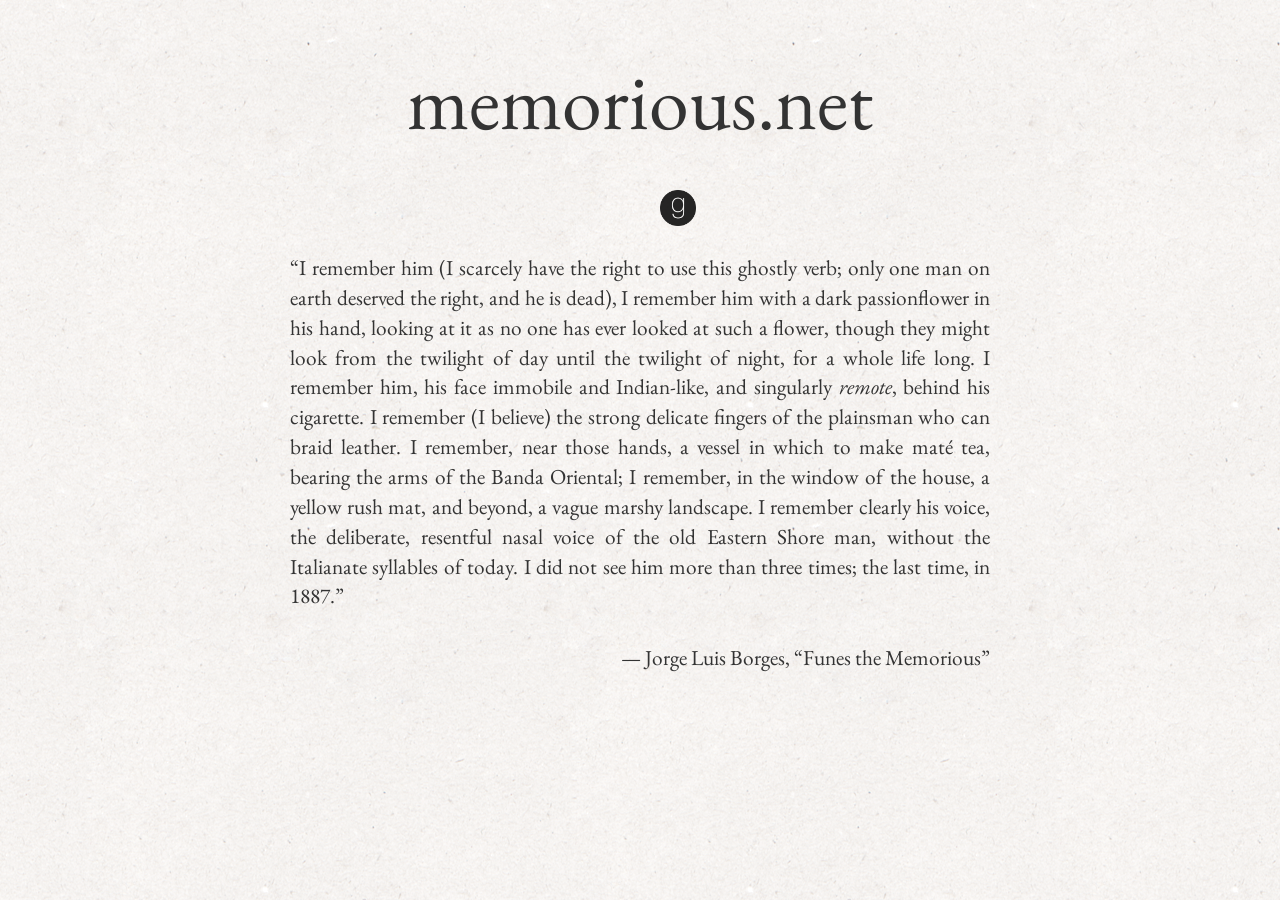
==== index.html @ f303e32b "Changing the fonts" ====
<html>
<head>
  <title>Memorious</title>
  <link href="static/application.css" rel="stylesheet">
  <link href='https://fonts.googleapis.com/css?family=EB+Garamond:wght@600' rel='stylesheet' type='text/css'>
  <link href="static/font-awesome/css/font-awesome.min.css" rel="stylesheet">
  <link rel="icon" href="static/favicon.png" type="image/png">

  <script>
    (function(i,s,o,g,r,a,m){i['GoogleAnalyticsObject']=r;i[r]=i[r]||function(){
    (i[r].q=i[r].q||[]).push(arguments)},i[r].l=1*new Date();a=s.createElement(o),
    m=s.getElementsByTagName(o)[0];a.async=1;a.src=g;m.parentNode.insertBefore(a,m)
    })(window,document,'script','//www.google-analytics.com/analytics.js','ga');

    ga('create', 'UA-49047336-3', 'memorious.net');
    ga('send', 'pageview');
  </script>
</head>
<body>
  <div>

    <h1>memorious.net</h1>

    <p class="links">
      <a href="https://github.com/daviddavis"><i class="fa fa-github"></i></a>
      <a href="https://twitter.com/davidtdavis"><i class="fa fa-twitter"></i></a>
      <a href="http://goodreads.com/daviddavis"><img src="static/goodreads.png" alt="goodreads" class="goodreads" /></a>
    </p>

    <p>
      &ldquo;I remember him (I scarcely have the right to use this ghostly verb; only one man on earth deserved the right, and he is dead), I remember him with a dark passionflower in his hand, looking at it
      as no one has ever looked at such a flower, though they might look from the twilight of day until the twilight of night, for a whole life long. I remember him, his face immobile and Indian-like,
      and singularly <em>remote</em>, behind his cigarette. I remember (I believe) the strong delicate fingers of the plainsman who can braid leather. I remember, near those hands, a vessel in which to make
      mat&eacute; tea, bearing the arms of the Banda Oriental; I remember, in the window of the house, a yellow rush mat, and beyond, a vague marshy landscape. I remember clearly his voice, the deliberate,
      resentful nasal voice of the old Eastern Shore man, without the Italianate syllables of today. I did not see him more than three times; the last time, in 1887.&rdquo;
    </p>

    <p style="text-align: right">
      &mdash; Jorge Luis Borges, &ldquo;Funes the Memorious&rdquo;
    </p>

  </div>
</body>
---- static/application.css ----
body {
  background: url('rice-paper.png');
}
div {
  margin: 10px auto 0;
  text-align: center;
}
#logo {
  margin: 40px 0 30px;
  height: 400px;
}
h1 {
  font-family: 'EB Garamond', Georgia, Serif;
  font-weight: lighter;
  font-size: 60pt;
  margin: .6em 0 0.4em 0;
  color: #333;
}
p {
  width: 700px;
  font-family: 'EB Garamond', Georgia, Serif;
  margin: 1.5em auto;
  text-align: justify;
  font-size: 16pt;
  line-height: 1.4em;
  color: #333;
}
a {
  color: #333;
  font-size: 18pt;
  margin-left: 35px;
}
.links {
  text-align: center;
  margin: 0 auto 1em;
  padding-right: 30px;
}
.links a {
  font-size: 30pt;
}
.links a:first {
  margin-left: 0;
}
img.goodreads {
  opacity: .85;
  top: 5px;
  position: relative;
  width: 36px;
}

/* Contact form */

#chdr {
  margin: 200px auto 10px;
  text-align: center;
  font-weight: bold;
  font-size: 30pt;
}

form {
  width: 520px;
  margin: 1em auto;
  text-align: left;
}

form label {
  font-family: Neuton, Georgia, Serif;
  font-size: 1.5em;
  display: block;
  padding: 10px 0;
}

form input#name,
form input#email,
form input#subject {
  width: 400px;
  background-color: #fafafa;
  -webkit-border-radius: 3px;  
     -moz-border-radius: 3px;  
          border-radius: 3px;
  border: 1px solid #cccccc;
  padding: 5px;
  font-size: 1.1em;
}

form textarea#message {
  width: 500px;
  height: 200px;
  background-color: #fafafa;
  -webkit-border-radius: 3px;  
     -moz-border-radius: 3px;  
          border-radius: 3px;
  border: 1px solid #cccccc;
  margin-bottom: 10px;
  padding: 5px;
  font-size: 1.1em;
}

form input#submit {
  display: block;
  padding: 10px;
  font-size: 13pt;
}

/* Message flashing */
.flash {
  background-color: #FBB0B0;
  border: 1px solid red;
  padding: 10px;
  width: 520px;
  margin: 1em 0;
  text-align: left;
}

p.subtitle {
  text-align: center;

}

p.footnote {
  font-size: 12pt;
  text-align: center;
  margin-top: 3em;
  padding-top: 1em;
  border-top: 1px solid #dedede;
}
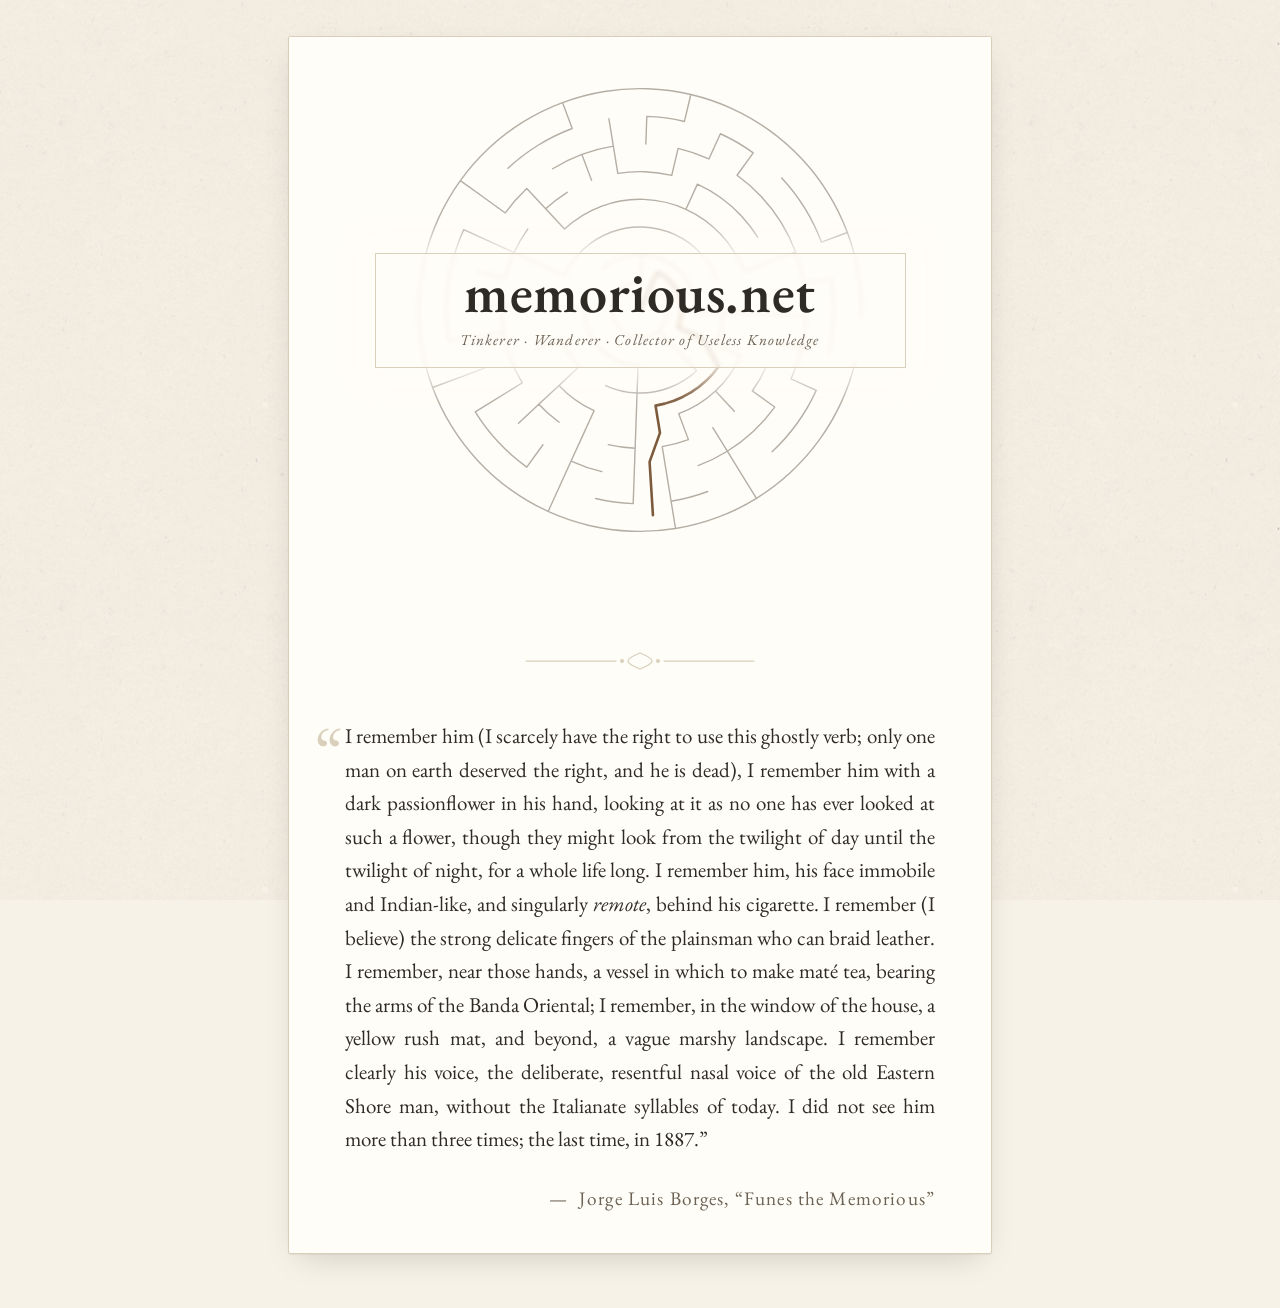
==== commit bfaa49b1: "Recreate the style" ====
--- a/index.html
+++ b/index.html
@@ -1,43 +1,70 @@
-<html>
+<!DOCTYPE html>
+<html lang="en">
 <head>
+  <meta charset="utf-8">
+  <meta name="viewport" content="width=device-width, initial-scale=1">
   <title>Memorious</title>
+  <meta name="description" content="memorious.net &mdash; the personal page of David Davis.">
+  <meta name="color-scheme" content="light dark">
+  <link rel="canonical" href="https://memorious.net/">
+
+  <meta property="og:type" content="website">
+  <meta property="og:title" content="memorious.net">
+  <meta property="og:description" content="Reader, writer, keeper of unreliable memories.">
+  <meta property="og:url" content="https://memorious.net/">
+  <meta property="og:image" content="https://memorious.net/static/memorious.png">
+  <meta name="twitter:card" content="summary">
+  <meta name="twitter:site" content="@davidtdavis">
+
   <link href="static/application.css" rel="stylesheet">
-  <link href='https://fonts.googleapis.com/css?family=EB+Garamond:wght@600' rel='stylesheet' type='text/css'>
-  <link href="static/font-awesome/css/font-awesome.min.css" rel="stylesheet">
+  <link rel="preconnect" href="https://fonts.googleapis.com">
+  <link rel="preconnect" href="https://fonts.gstatic.com" crossorigin>
+  <link href="https://fonts.googleapis.com/css2?family=EB+Garamond:ital,wght@0,400;0,600;1,400&display=swap" rel="stylesheet">
+  <link href="static/font-awesome/css/fontawesome.min.css" rel="stylesheet">
+  <link href="static/font-awesome/css/brands.min.css" rel="stylesheet">
   <link rel="icon" href="static/favicon.png" type="image/png">
-
-  <script>
-    (function(i,s,o,g,r,a,m){i['GoogleAnalyticsObject']=r;i[r]=i[r]||function(){
-    (i[r].q=i[r].q||[]).push(arguments)},i[r].l=1*new Date();a=s.createElement(o),
-    m=s.getElementsByTagName(o)[0];a.async=1;a.src=g;m.parentNode.insertBefore(a,m)
-    })(window,document,'script','//www.google-analytics.com/analytics.js','ga');
-
-    ga('create', 'UA-49047336-3', 'memorious.net');
-    ga('send', 'pageview');
-  </script>
+  <script src="static/labyrinth.js" defer></script>
 </head>
 <body>
-  <div>
+  <main class="page">
 
-    <h1>memorious.net</h1>
+    <header class="masthead">
+      <div class="logo" id="labyrinth" aria-hidden="true">
+      </div>
+      <div class="nameplate">
+        <h1>memorious.net</h1>
+        <p class="tagline">Tinkerer &middot; Wanderer &middot; Collector of Useless Knowledge</p>
+      </div>
+    </header>
 
-    <p class="links">
-      <a href="https://github.com/daviddavis"><i class="fa fa-github"></i></a>
-      <a href="https://twitter.com/davidtdavis"><i class="fa fa-twitter"></i></a>
-      <a href="http://goodreads.com/daviddavis"><img src="static/goodreads.png" alt="goodreads" class="goodreads" /></a>
-    </p>
+    <nav class="links" aria-label="Elsewhere">
+      <a href="https://github.com/daviddavis" aria-label="GitHub" title="GitHub"><i class="fa-brands fa-github" aria-hidden="true"></i></a>
+      <a href="https://twitter.com/davidtdavis" aria-label="Twitter" title="Twitter"><i class="fa-brands fa-twitter" aria-hidden="true"></i></a>
+      <a href="https://goodreads.com/daviddavis" aria-label="Goodreads" title="Goodreads"><i class="fa-brands fa-goodreads" aria-hidden="true"></i></a>
+    </nav>
 
-    <p>
-      &ldquo;I remember him (I scarcely have the right to use this ghostly verb; only one man on earth deserved the right, and he is dead), I remember him with a dark passionflower in his hand, looking at it
+    <div class="ornament">
+      <svg viewBox="0 0 240 24" aria-hidden="true" focusable="false">
+        <path d="M6 12h90" />
+        <path d="M234 12h-90" />
+        <path d="M120 4c-8 3.2-12 5.6-12 8s4 4.8 12 8c8-3.2 12-5.6 12-8s-4-4.8-12-8z" />
+        <circle cx="102" cy="12" r="2" />
+        <circle cx="138" cy="12" r="2" />
+      </svg>
+    </div>
+
+    <blockquote class="passage">
+      <p>I remember him (I scarcely have the right to use this ghostly verb; only one man on earth deserved the right, and he is dead), I remember him with a dark passionflower in his hand, looking at it
       as no one has ever looked at such a flower, though they might look from the twilight of day until the twilight of night, for a whole life long. I remember him, his face immobile and Indian-like,
       and singularly <em>remote</em>, behind his cigarette. I remember (I believe) the strong delicate fingers of the plainsman who can braid leather. I remember, near those hands, a vessel in which to make
       mat&eacute; tea, bearing the arms of the Banda Oriental; I remember, in the window of the house, a yellow rush mat, and beyond, a vague marshy landscape. I remember clearly his voice, the deliberate,
-      resentful nasal voice of the old Eastern Shore man, without the Italianate syllables of today. I did not see him more than three times; the last time, in 1887.&rdquo;
-    </p>
+      resentful nasal voice of the old Eastern Shore man, without the Italianate syllables of today. I did not see him more than three times; the last time, in 1887.</p>
 
-    <p style="text-align: right">
-      &mdash; Jorge Luis Borges, &ldquo;Funes the Memorious&rdquo;
-    </p>
+      <footer class="attribution">
+        <cite>Jorge Luis Borges, &ldquo;Funes the Memorious&rdquo;</cite>
+      </footer>
+    </blockquote>
 
-  </div>
+  </main>
 </body>
+</html>
--- a/static/application.css
+++ b/static/application.css
@@ -1,126 +1,249 @@
+:root {
+  --paper: #f7f2e7;
+  --card: #fffdf7;
+  --ink: #2e2a24;
+  --ink-soft: #6b6154;
+  --rule: #d9cfba;
+  --accent: #7d5a3c;
+  --veil: color-mix(in srgb, var(--card) 82%, transparent);
+  --serif: 'EB Garamond', Garamond, Georgia, 'Times New Roman', serif;
+}
+
+@media (prefers-color-scheme: dark) {
+  :root {
+    --paper: #16130f;
+    --card: #1e1a15;
+    --ink: #e6dcc9;
+    --ink-soft: #a2947c;
+    --rule: #3a322a;
+    --accent: #c9a37a;
+  }
+}
+
+*,
+*::before,
+*::after {
+  box-sizing: border-box;
+}
+
 body {
+  margin: 0;
+  padding: 4vh 1.25rem 6vh;
+  background-color: var(--paper);
+  color: var(--ink);
+  font-family: var(--serif);
+  font-size: clamp(17px, 1.05vw + 14px, 21px);
+  line-height: 1.6;
+  -webkit-font-smoothing: antialiased;
+  text-rendering: optimizeLegibility;
+}
+
+/* Paper texture sits behind everything so it can be dimmed in dark mode. */
+body::before {
+  content: "";
+  position: fixed;
+  inset: 0;
+  z-index: -1;
   background: url('rice-paper.png');
-}
-div {
-  margin: 10px auto 0;
+  opacity: .55;
+  pointer-events: none;
+}
+
+@media (prefers-color-scheme: dark) {
+  body::before { opacity: .06; }
+}
+
+.page {
+  max-width: 44rem;
+  margin: 0 auto;
+  padding: clamp(1rem, 3vw, 3rem) clamp(1.25rem, 5vw, 3.5rem);
+  background-color: var(--card);
+  border: 1px solid var(--rule);
+  border-radius: 2px;
+  box-shadow: 0 1px 2px rgba(0, 0, 0, .06), 0 12px 32px -12px rgba(0, 0, 0, .18);
+}
+
+@media (prefers-color-scheme: dark) {
+  .page { box-shadow: none; }
+}
+
+/* Masthead */
+
+/* Logo and nameplate share one grid cell so the title sits over the labyrinth. */
+.masthead {
+  display: grid;
+  grid-template-columns: minmax(0, 1fr);
+  place-items: center;
   text-align: center;
 }
-#logo {
-  margin: 40px 0 30px;
-  height: 400px;
-}
+
+.masthead > * {
+  grid-area: 1 / 1;
+}
+
+/* Sized only once the canvas is running; otherwise it collapses and the
+   nameplate stands on its own. */
+.logo.is-live {
+  width: min(30rem, 100%);
+  aspect-ratio: 1;
+  margin: -5px auto;
+  display: flex;
+  align-items: center;
+  justify-content: center;
+}
+
+.nameplate {
+  padding: .5rem clamp(1.25rem, 5vw, 3rem) .9rem;
+  background-color: var(--veil);
+  border: 1px solid var(--rule);
+  box-shadow: 0 0 1.5rem 1rem var(--veil);
+  backdrop-filter: blur(2px);
+}
+
+.nameplate h1 {
+  margin: 0 0 .3rem;
+}
+
+/* Full-width plate on phones; a wide band across the labyrinth above that. */
+@media (min-width: 34rem) {
+  .nameplate {
+    width: 90%;
+  }
+}
+
+.logo canvas {
+  display: block;
+}
+
 h1 {
-  font-family: 'EB Garamond', Georgia, Serif;
-  font-weight: lighter;
-  font-size: 60pt;
-  margin: .6em 0 0.4em 0;
-  color: #333;
-}
-p {
-  width: 700px;
-  font-family: 'EB Garamond', Georgia, Serif;
-  margin: 1.5em auto;
+  font-weight: 600;
+  font-size: clamp(2.25rem, 7vw, 3.5rem);
+  line-height: 1.1;
+  letter-spacing: .01em;
+  margin: 1.25rem 0 .35rem;
+  color: var(--ink);
+}
+
+.tagline {
+  margin: 0;
+  font-style: italic;
+  font-size: .95rem;
+  letter-spacing: .08em;
+  color: var(--ink-soft);
+}
+
+/* Elsewhere links */
+
+/* Fixed height keeps the row's footprint constant no matter how large the glyphs get. */
+.links {
+  display: flex;
+  justify-content: center;
+  align-items: center;
+  gap: 3rem;
+  height: 2.5rem;
+  margin-top: 1.75rem;
+}
+
+.links a {
+  display: inline-flex;
+  align-items: center;
+  justify-content: center;
+  width: 2.5rem;
+  height: 2.5rem;
+  font-size: 2.6rem;
+  line-height: 1;
+  color: var(--ink-soft);
+  text-decoration: none;
+  border-radius: 50%;
+  transition: color .2s ease, transform .2s ease;
+}
+
+.links a:hover,
+.links a:focus-visible {
+  color: var(--accent);
+  transform: translateY(-2px);
+}
+
+.links a:focus-visible {
+  outline: 2px solid var(--accent);
+  outline-offset: 3px;
+}
+
+/* Ornamental divider */
+
+.ornament {
+  margin: 2.25rem auto;
+  text-align: center;
+}
+
+.ornament svg {
+  width: min(240px, 80%);
+  height: auto;
+  fill: none;
+  stroke: var(--rule);
+  stroke-width: 1.25;
+  stroke-linecap: round;
+}
+
+.ornament circle {
+  fill: var(--rule);
+  stroke: none;
+}
+
+/* The passage */
+
+.passage {
+  margin: 0;
+}
+
+.passage p {
+  margin: 0;
   text-align: justify;
-  font-size: 16pt;
-  line-height: 1.4em;
-  color: #333;
-}
-a {
-  color: #333;
-  font-size: 18pt;
-  margin-left: 35px;
-}
-.links {
-  text-align: center;
-  margin: 0 auto 1em;
-  padding-right: 30px;
-}
-.links a {
-  font-size: 30pt;
-}
-.links a:first {
-  margin-left: 0;
-}
-img.goodreads {
-  opacity: .85;
-  top: 5px;
-  position: relative;
-  width: 36px;
-}
-
-/* Contact form */
-
-#chdr {
-  margin: 200px auto 10px;
-  text-align: center;
-  font-weight: bold;
-  font-size: 30pt;
-}
-
-form {
-  width: 520px;
-  margin: 1em auto;
-  text-align: left;
-}
-
-form label {
-  font-family: Neuton, Georgia, Serif;
-  font-size: 1.5em;
-  display: block;
-  padding: 10px 0;
-}
-
-form input#name,
-form input#email,
-form input#subject {
-  width: 400px;
-  background-color: #fafafa;
-  -webkit-border-radius: 3px;  
-     -moz-border-radius: 3px;  
-          border-radius: 3px;
-  border: 1px solid #cccccc;
-  padding: 5px;
-  font-size: 1.1em;
-}
-
-form textarea#message {
-  width: 500px;
-  height: 200px;
-  background-color: #fafafa;
-  -webkit-border-radius: 3px;  
-     -moz-border-radius: 3px;  
-          border-radius: 3px;
-  border: 1px solid #cccccc;
-  margin-bottom: 10px;
-  padding: 5px;
-  font-size: 1.1em;
-}
-
-form input#submit {
-  display: block;
-  padding: 10px;
-  font-size: 13pt;
-}
-
-/* Message flashing */
-.flash {
-  background-color: #FBB0B0;
-  border: 1px solid red;
-  padding: 10px;
-  width: 520px;
-  margin: 1em 0;
-  text-align: left;
-}
-
-p.subtitle {
-  text-align: center;
-
-}
-
-p.footnote {
-  font-size: 12pt;
-  text-align: center;
-  margin-top: 3em;
-  padding-top: 1em;
-  border-top: 1px solid #dedede;
-}
+  text-justify: inter-word;
+  hyphens: auto;
+}
+
+.passage p::before {
+  content: open-quote;
+  float: left;
+  margin: .12em 0 0 -.45em;
+  font-size: 3.2em;
+  line-height: .72;
+  color: var(--rule);
+}
+
+.passage p::after {
+  content: close-quote;
+}
+
+.attribution {
+  margin-top: 1.75rem;
+  text-align: right;
+  font-size: 1.2rem;
+  letter-spacing: .06em;
+  color: var(--ink-soft);
+}
+
+.attribution::before {
+  content: "\2014\00a0";
+}
+
+.attribution cite {
+  font-style: normal;
+}
+
+@media (max-width: 34rem) {
+  .passage p {
+    text-align: left;
+  }
+
+  .passage p::before {
+    margin-left: -.15em;
+  }
+}
+
+@media (prefers-reduced-motion: reduce) {
+  * {
+    transition: none !important;
+  }
+}
--- a/static/font-awesome/css/brands.min.css
+++ b/static/font-awesome/css/brands.min.css
@@ -0,0 +1,6 @@
+/*!
+ * Font Awesome Free 6.7.2 by @fontawesome - https://fontawesome.com
+ * License - https://fontawesome.com/license/free (Icons: CC BY 4.0, Fonts: SIL OFL 1.1, Code: MIT License)
+ * Copyright 2024 Fonticons, Inc.
+ */
+:host,:root{--fa-style-family-brands:"Font Awesome 6 Brands";--fa-font-brands:normal 400 1em/1 "Font Awesome 6 Brands"}@font-face{font-family:"Font Awesome 6 Brands";font-style:normal;font-weight:400;font-display:block;src:url(../webfonts/fa-brands-400.woff2) format("woff2"),url(../webfonts/fa-brands-400.ttf) format("truetype")}.fa-brands,.fab{font-weight:400}.fa-monero{--fa:"\f3d0"}.fa-hooli{--fa:"\f427"}.fa-yelp{--fa:"\f1e9"}.fa-cc-visa{--fa:"\f1f0"}.fa-lastfm{--fa:"\f202"}.fa-shopware{--fa:"\f5b5"}.fa-creative-commons-nc{--fa:"\f4e8"}.fa-aws{--fa:"\f375"}.fa-redhat{--fa:"\f7bc"}.fa-yoast{--fa:"\f2b1"}.fa-cloudflare{--fa:"\e07d"}.fa-ups{--fa:"\f7e0"}.fa-pixiv{--fa:"\e640"}.fa-wpexplorer{--fa:"\f2de"}.fa-dyalog{--fa:"\f399"}.fa-bity{--fa:"\f37a"}.fa-stackpath{--fa:"\f842"}.fa-buysellads{--fa:"\f20d"}.fa-first-order{--fa:"\f2b0"}.fa-modx{--fa:"\f285"}.fa-guilded{--fa:"\e07e"}.fa-vnv{--fa:"\f40b"}.fa-js-square,.fa-square-js{--fa:"\f3b9"}.fa-microsoft{--fa:"\f3ca"}.fa-qq{--fa:"\f1d6"}.fa-orcid{--fa:"\f8d2"}.fa-java{--fa:"\f4e4"}.fa-invision{--fa:"\f7b0"}.fa-creative-commons-pd-alt{--fa:"\f4ed"}.fa-centercode{--fa:"\f380"}.fa-glide-g{--fa:"\f2a6"}.fa-drupal{--fa:"\f1a9"}.fa-jxl{--fa:"\e67b"}.fa-dart-lang{--fa:"\e693"}.fa-hire-a-helper{--fa:"\f3b0"}.fa-creative-commons-by{--fa:"\f4e7"}.fa-unity{--fa:"\e049"}.fa-whmcs{--fa:"\f40d"}.fa-rocketchat{--fa:"\f3e8"}.fa-vk{--fa:"\f189"}.fa-untappd{--fa:"\f405"}.fa-mailchimp{--fa:"\f59e"}.fa-css3-alt{--fa:"\f38b"}.fa-reddit-square,.fa-square-reddit{--fa:"\f1a2"}.fa-vimeo-v{--fa:"\f27d"}.fa-contao{--fa:"\f26d"}.fa-square-font-awesome{--fa:"\e5ad"}.fa-deskpro{--fa:"\f38f"}.fa-brave{--fa:"\e63c"}.fa-sistrix{--fa:"\f3ee"}.fa-instagram-square,.fa-square-instagram{--fa:"\e055"}.fa-battle-net{--fa:"\f835"}.fa-the-red-yeti{--fa:"\f69d"}.fa-hacker-news-square,.fa-square-hacker-news{--fa:"\f3af"}.fa-edge{--fa:"\f282"}.fa-threads{--fa:"\e618"}.fa-napster{--fa:"\f3d2"}.fa-snapchat-square,.fa-square-snapchat{--fa:"\f2ad"}.fa-google-plus-g{--fa:"\f0d5"}.fa-artstation{--fa:"\f77a"}.fa-markdown{--fa:"\f60f"}.fa-sourcetree{--fa:"\f7d3"}.fa-google-plus{--fa:"\f2b3"}.fa-diaspora{--fa:"\f791"}.fa-foursquare{--fa:"\f180"}.fa-stack-overflow{--fa:"\f16c"}.fa-github-alt{--fa:"\f113"}.fa-phoenix-squadron{--fa:"\f511"}.fa-pagelines{--fa:"\f18c"}.fa-algolia{--fa:"\f36c"}.fa-red-river{--fa:"\f3e3"}.fa-creative-commons-sa{--fa:"\f4ef"}.fa-safari{--fa:"\f267"}.fa-google{--fa:"\f1a0"}.fa-font-awesome-alt,.fa-square-font-awesome-stroke{--fa:"\f35c"}.fa-atlassian{--fa:"\f77b"}.fa-linkedin-in{--fa:"\f0e1"}.fa-digital-ocean{--fa:"\f391"}.fa-nimblr{--fa:"\f5a8"}.fa-chromecast{--fa:"\f838"}.fa-evernote{--fa:"\f839"}.fa-hacker-news{--fa:"\f1d4"}.fa-creative-commons-sampling{--fa:"\f4f0"}.fa-adversal{--fa:"\f36a"}.fa-creative-commons{--fa:"\f25e"}.fa-watchman-monitoring{--fa:"\e087"}.fa-fonticons{--fa:"\f280"}.fa-weixin{--fa:"\f1d7"}.fa-shirtsinbulk{--fa:"\f214"}.fa-codepen{--fa:"\f1cb"}.fa-git-alt{--fa:"\f841"}.fa-lyft{--fa:"\f3c3"}.fa-rev{--fa:"\f5b2"}.fa-windows{--fa:"\f17a"}.fa-wizards-of-the-coast{--fa:"\f730"}.fa-square-viadeo,.fa-viadeo-square{--fa:"\f2aa"}.fa-meetup{--fa:"\f2e0"}.fa-centos{--fa:"\f789"}.fa-adn{--fa:"\f170"}.fa-cloudsmith{--fa:"\f384"}.fa-opensuse{--fa:"\e62b"}.fa-pied-piper-alt{--fa:"\f1a8"}.fa-dribbble-square,.fa-square-dribbble{--fa:"\f397"}.fa-codiepie{--fa:"\f284"}.fa-node{--fa:"\f419"}.fa-mix{--fa:"\f3cb"}.fa-steam{--fa:"\f1b6"}.fa-cc-apple-pay{--fa:"\f416"}.fa-scribd{--fa:"\f28a"}.fa-debian{--fa:"\e60b"}.fa-openid{--fa:"\f19b"}.fa-instalod{--fa:"\e081"}.fa-files-pinwheel{--fa:"\e69f"}.fa-expeditedssl{--fa:"\f23e"}.fa-sellcast{--fa:"\f2da"}.fa-square-twitter,.fa-twitter-square{--fa:"\f081"}.fa-r-project{--fa:"\f4f7"}.fa-delicious{--fa:"\f1a5"}.fa-freebsd{--fa:"\f3a4"}.fa-vuejs{--fa:"\f41f"}.fa-accusoft{--fa:"\f369"}.fa-ioxhost{--fa:"\f208"}.fa-fonticons-fi{--fa:"\f3a2"}.fa-app-store{--fa:"\f36f"}.fa-cc-mastercard{--fa:"\f1f1"}.fa-itunes-note{--fa:"\f3b5"}.fa-golang{--fa:"\e40f"}.fa-kickstarter,.fa-square-kickstarter{--fa:"\f3bb"}.fa-grav{--fa:"\f2d6"}.fa-weibo{--fa:"\f18a"}.fa-uncharted{--fa:"\e084"}.fa-firstdraft{--fa:"\f3a1"}.fa-square-youtube,.fa-youtube-square{--fa:"\f431"}.fa-wikipedia-w{--fa:"\f266"}.fa-rendact,.fa-wpressr{--fa:"\f3e4"}.fa-angellist{--fa:"\f209"}.fa-galactic-republic{--fa:"\f50c"}.fa-nfc-directional{--fa:"\e530"}.fa-skype{--fa:"\f17e"}.fa-joget{--fa:"\f3b7"}.fa-fedora{--fa:"\f798"}.fa-stripe-s{--fa:"\f42a"}.fa-meta{--fa:"\e49b"}.fa-laravel{--fa:"\f3bd"}.fa-hotjar{--fa:"\f3b1"}.fa-bluetooth-b{--fa:"\f294"}.fa-square-letterboxd{--fa:"\e62e"}.fa-sticker-mule{--fa:"\f3f7"}.fa-creative-commons-zero{--fa:"\f4f3"}.fa-hips{--fa:"\f452"}.fa-css{--fa:"\e6a2"}.fa-behance{--fa:"\f1b4"}.fa-reddit{--fa:"\f1a1"}.fa-discord{--fa:"\f392"}.fa-chrome{--fa:"\f268"}.fa-app-store-ios{--fa:"\f370"}.fa-cc-discover{--fa:"\f1f2"}.fa-wpbeginner{--fa:"\f297"}.fa-confluence{--fa:"\f78d"}.fa-shoelace{--fa:"\e60c"}.fa-mdb{--fa:"\f8ca"}.fa-dochub{--fa:"\f394"}.fa-accessible-icon{--fa:"\f368"}.fa-ebay{--fa:"\f4f4"}.fa-amazon{--fa:"\f270"}.fa-unsplash{--fa:"\e07c"}.fa-yarn{--fa:"\f7e3"}.fa-square-steam,.fa-steam-square{--fa:"\f1b7"}.fa-500px{--fa:"\f26e"}.fa-square-vimeo,.fa-vimeo-square{--fa:"\f194"}.fa-asymmetrik{--fa:"\f372"}.fa-font-awesome,.fa-font-awesome-flag,.fa-font-awesome-logo-full{--fa:"\f2b4"}.fa-gratipay{--fa:"\f184"}.fa-apple{--fa:"\f179"}.fa-hive{--fa:"\e07f"}.fa-gitkraken{--fa:"\f3a6"}.fa-keybase{--fa:"\f4f5"}.fa-apple-pay{--fa:"\f415"}.fa-padlet{--fa:"\e4a0"}.fa-amazon-pay{--fa:"\f42c"}.fa-github-square,.fa-square-github{--fa:"\f092"}.fa-stumbleupon{--fa:"\f1a4"}.fa-fedex{--fa:"\f797"}.fa-phoenix-framework{--fa:"\f3dc"}.fa-shopify{--fa:"\e057"}.fa-neos{--fa:"\f612"}.fa-square-threads{--fa:"\e619"}.fa-hackerrank{--fa:"\f5f7"}.fa-researchgate{--fa:"\f4f8"}.fa-swift{--fa:"\f8e1"}.fa-angular{--fa:"\f420"}.fa-speakap{--fa:"\f3f3"}.fa-angrycreative{--fa:"\f36e"}.fa-y-combinator{--fa:"\f23b"}.fa-empire{--fa:"\f1d1"}.fa-envira{--fa:"\f299"}.fa-google-scholar{--fa:"\e63b"}.fa-gitlab-square,.fa-square-gitlab{--fa:"\e5ae"}.fa-studiovinari{--fa:"\f3f8"}.fa-pied-piper{--fa:"\f2ae"}.fa-wordpress{--fa:"\f19a"}.fa-product-hunt{--fa:"\f288"}.fa-firefox{--fa:"\f269"}.fa-linode{--fa:"\f2b8"}.fa-goodreads{--fa:"\f3a8"}.fa-odnoklassniki-square,.fa-square-odnoklassniki{--fa:"\f264"}.fa-jsfiddle{--fa:"\f1cc"}.fa-sith{--fa:"\f512"}.fa-themeisle{--fa:"\f2b2"}.fa-page4{--fa:"\f3d7"}.fa-hashnode{--fa:"\e499"}.fa-react{--fa:"\f41b"}.fa-cc-paypal{--fa:"\f1f4"}.fa-squarespace{--fa:"\f5be"}.fa-cc-stripe{--fa:"\f1f5"}.fa-creative-commons-share{--fa:"\f4f2"}.fa-bitcoin{--fa:"\f379"}.fa-keycdn{--fa:"\f3ba"}.fa-opera{--fa:"\f26a"}.fa-itch-io{--fa:"\f83a"}.fa-umbraco{--fa:"\f8e8"}.fa-galactic-senate{--fa:"\f50d"}.fa-ubuntu{--fa:"\f7df"}.fa-draft2digital{--fa:"\f396"}.fa-stripe{--fa:"\f429"}.fa-houzz{--fa:"\f27c"}.fa-gg{--fa:"\f260"}.fa-dhl{--fa:"\f790"}.fa-pinterest-square,.fa-square-pinterest{--fa:"\f0d3"}.fa-xing{--fa:"\f168"}.fa-blackberry{--fa:"\f37b"}.fa-creative-commons-pd{--fa:"\f4ec"}.fa-playstation{--fa:"\f3df"}.fa-quinscape{--fa:"\f459"}.fa-less{--fa:"\f41d"}.fa-blogger-b{--fa:"\f37d"}.fa-opencart{--fa:"\f23d"}.fa-vine{--fa:"\f1ca"}.fa-signal-messenger{--fa:"\e663"}.fa-paypal{--fa:"\f1ed"}.fa-gitlab{--fa:"\f296"}.fa-typo3{--fa:"\f42b"}.fa-reddit-alien{--fa:"\f281"}.fa-yahoo{--fa:"\f19e"}.fa-dailymotion{--fa:"\e052"}.fa-affiliatetheme{--fa:"\f36b"}.fa-pied-piper-pp{--fa:"\f1a7"}.fa-bootstrap{--fa:"\f836"}.fa-odnoklassniki{--fa:"\f263"}.fa-nfc-symbol{--fa:"\e531"}.fa-mintbit{--fa:"\e62f"}.fa-ethereum{--fa:"\f42e"}.fa-speaker-deck{--fa:"\f83c"}.fa-creative-commons-nc-eu{--fa:"\f4e9"}.fa-patreon{--fa:"\f3d9"}.fa-avianex{--fa:"\f374"}.fa-ello{--fa:"\f5f1"}.fa-gofore{--fa:"\f3a7"}.fa-bimobject{--fa:"\f378"}.fa-brave-reverse{--fa:"\e63d"}.fa-facebook-f{--fa:"\f39e"}.fa-google-plus-square,.fa-square-google-plus{--fa:"\f0d4"}.fa-web-awesome{--fa:"\e682"}.fa-mandalorian{--fa:"\f50f"}.fa-first-order-alt{--fa:"\f50a"}.fa-osi{--fa:"\f41a"}.fa-google-wallet{--fa:"\f1ee"}.fa-d-and-d-beyond{--fa:"\f6ca"}.fa-periscope{--fa:"\f3da"}.fa-fulcrum{--fa:"\f50b"}.fa-cloudscale{--fa:"\f383"}.fa-forumbee{--fa:"\f211"}.fa-mizuni{--fa:"\f3cc"}.fa-schlix{--fa:"\f3ea"}.fa-square-xing,.fa-xing-square{--fa:"\f169"}.fa-bandcamp{--fa:"\f2d5"}.fa-wpforms{--fa:"\f298"}.fa-cloudversify{--fa:"\f385"}.fa-usps{--fa:"\f7e1"}.fa-megaport{--fa:"\f5a3"}.fa-magento{--fa:"\f3c4"}.fa-spotify{--fa:"\f1bc"}.fa-optin-monster{--fa:"\f23c"}.fa-fly{--fa:"\f417"}.fa-square-bluesky{--fa:"\e6a3"}.fa-aviato{--fa:"\f421"}.fa-itunes{--fa:"\f3b4"}.fa-cuttlefish{--fa:"\f38c"}.fa-blogger{--fa:"\f37c"}.fa-flickr{--fa:"\f16e"}.fa-viber{--fa:"\f409"}.fa-soundcloud{--fa:"\f1be"}.fa-digg{--fa:"\f1a6"}.fa-tencent-weibo{--fa:"\f1d5"}.fa-letterboxd{--fa:"\e62d"}.fa-symfony{--fa:"\f83d"}.fa-maxcdn{--fa:"\f136"}.fa-etsy{--fa:"\f2d7"}.fa-facebook-messenger{--fa:"\f39f"}.fa-audible{--fa:"\f373"}.fa-think-peaks{--fa:"\f731"}.fa-bilibili{--fa:"\e3d9"}.fa-erlang{--fa:"\f39d"}.fa-x-twitter{--fa:"\e61b"}.fa-cotton-bureau{--fa:"\f89e"}.fa-dashcube{--fa:"\f210"}.fa-42-group,.fa-innosoft{--fa:"\e080"}.fa-stack-exchange{--fa:"\f18d"}.fa-elementor{--fa:"\f430"}.fa-pied-piper-square,.fa-square-pied-piper{--fa:"\e01e"}.fa-creative-commons-nd{--fa:"\f4eb"}.fa-palfed{--fa:"\f3d8"}.fa-superpowers{--fa:"\f2dd"}.fa-resolving{--fa:"\f3e7"}.fa-xbox{--fa:"\f412"}.fa-square-web-awesome-stroke{--fa:"\e684"}.fa-searchengin{--fa:"\f3eb"}.fa-tiktok{--fa:"\e07b"}.fa-facebook-square,.fa-square-facebook{--fa:"\f082"}.fa-renren{--fa:"\f18b"}.fa-linux{--fa:"\f17c"}.fa-glide{--fa:"\f2a5"}.fa-linkedin{--fa:"\f08c"}.fa-hubspot{--fa:"\f3b2"}.fa-deploydog{--fa:"\f38e"}.fa-twitch{--fa:"\f1e8"}.fa-flutter{--fa:"\e694"}.fa-ravelry{--fa:"\f2d9"}.fa-mixer{--fa:"\e056"}.fa-lastfm-square,.fa-square-lastfm{--fa:"\f203"}.fa-vimeo{--fa:"\f40a"}.fa-mendeley{--fa:"\f7b3"}.fa-uniregistry{--fa:"\f404"}.fa-figma{--fa:"\f799"}.fa-creative-commons-remix{--fa:"\f4ee"}.fa-cc-amazon-pay{--fa:"\f42d"}.fa-dropbox{--fa:"\f16b"}.fa-instagram{--fa:"\f16d"}.fa-cmplid{--fa:"\e360"}.fa-upwork{--fa:"\e641"}.fa-facebook{--fa:"\f09a"}.fa-gripfire{--fa:"\f3ac"}.fa-jedi-order{--fa:"\f50e"}.fa-uikit{--fa:"\f403"}.fa-fort-awesome-alt{--fa:"\f3a3"}.fa-phabricator{--fa:"\f3db"}.fa-ussunnah{--fa:"\f407"}.fa-earlybirds{--fa:"\f39a"}.fa-trade-federation{--fa:"\f513"}.fa-autoprefixer{--fa:"\f41c"}.fa-whatsapp{--fa:"\f232"}.fa-square-upwork{--fa:"\e67c"}.fa-slideshare{--fa:"\f1e7"}.fa-google-play{--fa:"\f3ab"}.fa-viadeo{--fa:"\f2a9"}.fa-line{--fa:"\f3c0"}.fa-google-drive{--fa:"\f3aa"}.fa-servicestack{--fa:"\f3ec"}.fa-simplybuilt{--fa:"\f215"}.fa-bitbucket{--fa:"\f171"}.fa-imdb{--fa:"\f2d8"}.fa-deezer{--fa:"\e077"}.fa-raspberry-pi{--fa:"\f7bb"}.fa-jira{--fa:"\f7b1"}.fa-docker{--fa:"\f395"}.fa-screenpal{--fa:"\e570"}.fa-bluetooth{--fa:"\f293"}.fa-gitter{--fa:"\f426"}.fa-d-and-d{--fa:"\f38d"}.fa-microblog{--fa:"\e01a"}.fa-cc-diners-club{--fa:"\f24c"}.fa-gg-circle{--fa:"\f261"}.fa-pied-piper-hat{--fa:"\f4e5"}.fa-kickstarter-k{--fa:"\f3bc"}.fa-yandex{--fa:"\f413"}.fa-readme{--fa:"\f4d5"}.fa-html5{--fa:"\f13b"}.fa-sellsy{--fa:"\f213"}.fa-square-web-awesome{--fa:"\e683"}.fa-sass{--fa:"\f41e"}.fa-wirsindhandwerk,.fa-wsh{--fa:"\e2d0"}.fa-buromobelexperte{--fa:"\f37f"}.fa-salesforce{--fa:"\f83b"}.fa-octopus-deploy{--fa:"\e082"}.fa-medapps{--fa:"\f3c6"}.fa-ns8{--fa:"\f3d5"}.fa-pinterest-p{--fa:"\f231"}.fa-apper{--fa:"\f371"}.fa-fort-awesome{--fa:"\f286"}.fa-waze{--fa:"\f83f"}.fa-bluesky{--fa:"\e671"}.fa-cc-jcb{--fa:"\f24b"}.fa-snapchat,.fa-snapchat-ghost{--fa:"\f2ab"}.fa-fantasy-flight-games{--fa:"\f6dc"}.fa-rust{--fa:"\e07a"}.fa-wix{--fa:"\f5cf"}.fa-behance-square,.fa-square-behance{--fa:"\f1b5"}.fa-supple{--fa:"\f3f9"}.fa-webflow{--fa:"\e65c"}.fa-rebel{--fa:"\f1d0"}.fa-css3{--fa:"\f13c"}.fa-staylinked{--fa:"\f3f5"}.fa-kaggle{--fa:"\f5fa"}.fa-space-awesome{--fa:"\e5ac"}.fa-deviantart{--fa:"\f1bd"}.fa-cpanel{--fa:"\f388"}.fa-goodreads-g{--fa:"\f3a9"}.fa-git-square,.fa-square-git{--fa:"\f1d2"}.fa-square-tumblr,.fa-tumblr-square{--fa:"\f174"}.fa-trello{--fa:"\f181"}.fa-creative-commons-nc-jp{--fa:"\f4ea"}.fa-get-pocket{--fa:"\f265"}.fa-perbyte{--fa:"\e083"}.fa-grunt{--fa:"\f3ad"}.fa-weebly{--fa:"\f5cc"}.fa-connectdevelop{--fa:"\f20e"}.fa-leanpub{--fa:"\f212"}.fa-black-tie{--fa:"\f27e"}.fa-themeco{--fa:"\f5c6"}.fa-python{--fa:"\f3e2"}.fa-android{--fa:"\f17b"}.fa-bots{--fa:"\e340"}.fa-free-code-camp{--fa:"\f2c5"}.fa-hornbill{--fa:"\f592"}.fa-js{--fa:"\f3b8"}.fa-ideal{--fa:"\e013"}.fa-git{--fa:"\f1d3"}.fa-dev{--fa:"\f6cc"}.fa-sketch{--fa:"\f7c6"}.fa-yandex-international{--fa:"\f414"}.fa-cc-amex{--fa:"\f1f3"}.fa-uber{--fa:"\f402"}.fa-github{--fa:"\f09b"}.fa-php{--fa:"\f457"}.fa-alipay{--fa:"\f642"}.fa-youtube{--fa:"\f167"}.fa-skyatlas{--fa:"\f216"}.fa-firefox-browser{--fa:"\e007"}.fa-replyd{--fa:"\f3e6"}.fa-suse{--fa:"\f7d6"}.fa-jenkins{--fa:"\f3b6"}.fa-twitter{--fa:"\f099"}.fa-rockrms{--fa:"\f3e9"}.fa-pinterest{--fa:"\f0d2"}.fa-buffer{--fa:"\f837"}.fa-npm{--fa:"\f3d4"}.fa-yammer{--fa:"\f840"}.fa-btc{--fa:"\f15a"}.fa-dribbble{--fa:"\f17d"}.fa-stumbleupon-circle{--fa:"\f1a3"}.fa-internet-explorer{--fa:"\f26b"}.fa-stubber{--fa:"\e5c7"}.fa-telegram,.fa-telegram-plane{--fa:"\f2c6"}.fa-old-republic{--fa:"\f510"}.fa-odysee{--fa:"\e5c6"}.fa-square-whatsapp,.fa-whatsapp-square{--fa:"\f40c"}.fa-node-js{--fa:"\f3d3"}.fa-edge-legacy{--fa:"\e078"}.fa-slack,.fa-slack-hash{--fa:"\f198"}.fa-medrt{--fa:"\f3c8"}.fa-usb{--fa:"\f287"}.fa-tumblr{--fa:"\f173"}.fa-vaadin{--fa:"\f408"}.fa-quora{--fa:"\f2c4"}.fa-square-x-twitter{--fa:"\e61a"}.fa-reacteurope{--fa:"\f75d"}.fa-medium,.fa-medium-m{--fa:"\f23a"}.fa-amilia{--fa:"\f36d"}.fa-mixcloud{--fa:"\f289"}.fa-flipboard{--fa:"\f44d"}.fa-viacoin{--fa:"\f237"}.fa-critical-role{--fa:"\f6c9"}.fa-sitrox{--fa:"\e44a"}.fa-discourse{--fa:"\f393"}.fa-joomla{--fa:"\f1aa"}.fa-mastodon{--fa:"\f4f6"}.fa-airbnb{--fa:"\f834"}.fa-wolf-pack-battalion{--fa:"\f514"}.fa-buy-n-large{--fa:"\f8a6"}.fa-gulp{--fa:"\f3ae"}.fa-creative-commons-sampling-plus{--fa:"\f4f1"}.fa-strava{--fa:"\f428"}.fa-ember{--fa:"\f423"}.fa-canadian-maple-leaf{--fa:"\f785"}.fa-teamspeak{--fa:"\f4f9"}.fa-pushed{--fa:"\f3e1"}.fa-wordpress-simple{--fa:"\f411"}.fa-nutritionix{--fa:"\f3d6"}.fa-wodu{--fa:"\e088"}.fa-google-pay{--fa:"\e079"}.fa-intercom{--fa:"\f7af"}.fa-zhihu{--fa:"\f63f"}.fa-korvue{--fa:"\f42f"}.fa-pix{--fa:"\e43a"}.fa-steam-symbol{--fa:"\f3f6"}
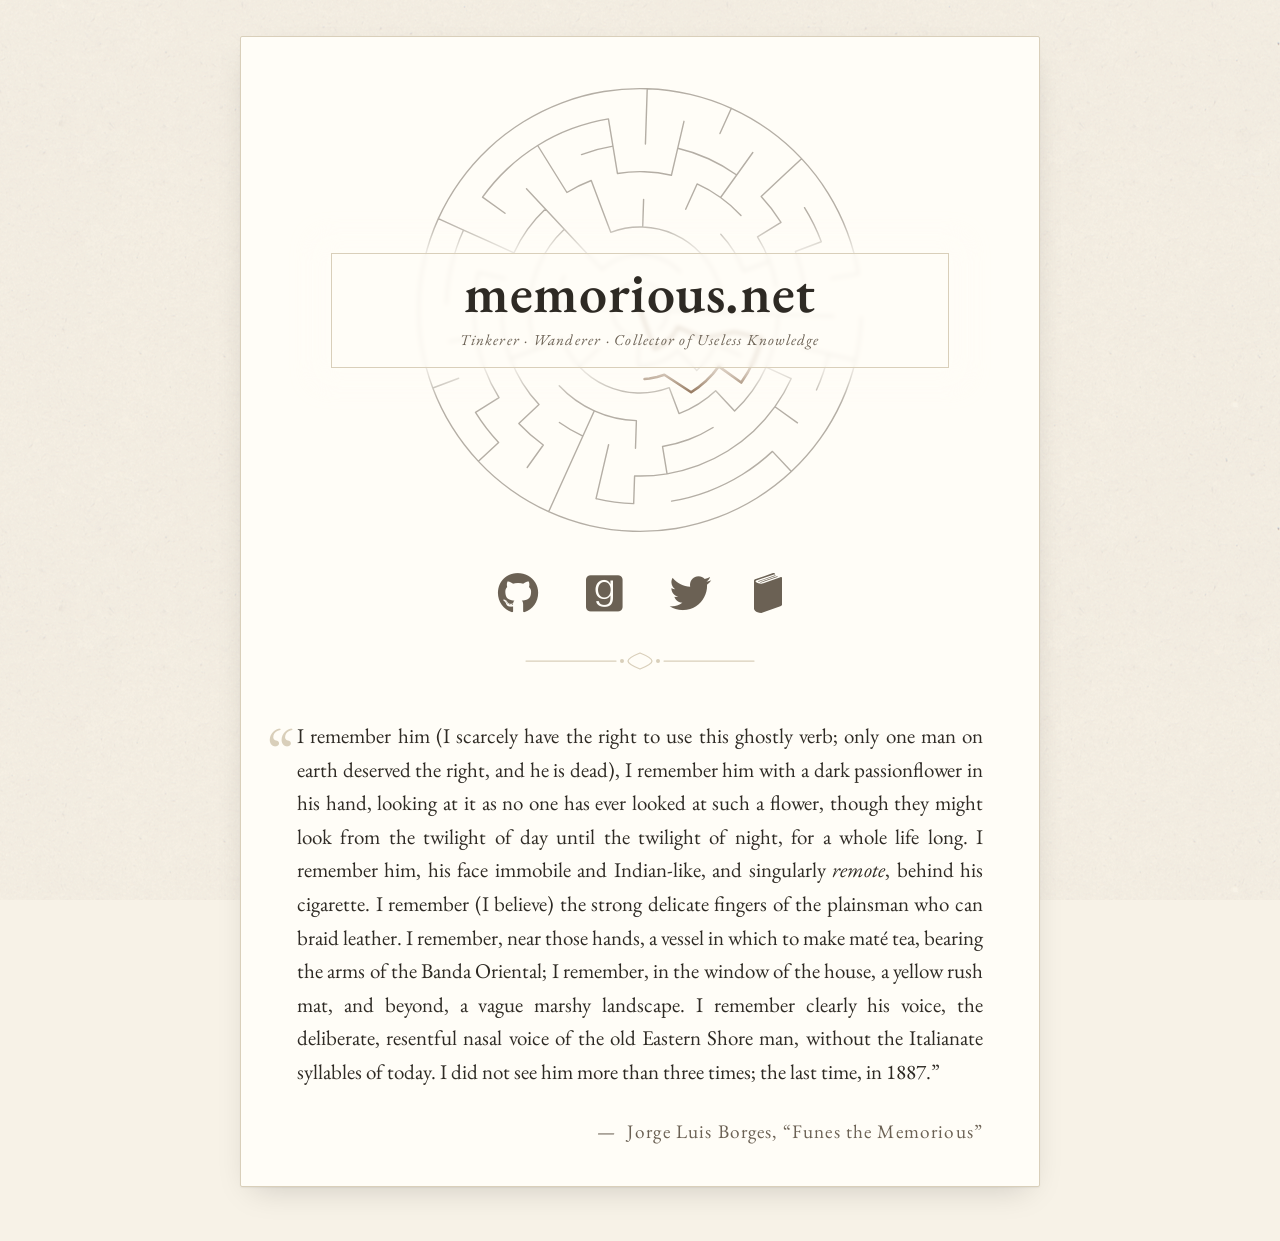
==== commit 7e898449: "Add stories page" ====
--- a/index.html
+++ b/index.html
@@ -19,7 +19,7 @@
   <link href="static/application.css" rel="stylesheet">
   <link rel="preconnect" href="https://fonts.googleapis.com">
   <link rel="preconnect" href="https://fonts.gstatic.com" crossorigin>
-  <link href="https://fonts.googleapis.com/css2?family=EB+Garamond:ital,wght@0,400;0,600;1,400&display=swap" rel="stylesheet">
+  <link href="https://fonts.googleapis.com/css2?family=EB+Garamond:ital,wght@0,400..600;1,400..600&display=swap" rel="stylesheet">
   <link href="static/font-awesome/css/fontawesome.min.css" rel="stylesheet">
   <link href="static/font-awesome/css/brands.min.css" rel="stylesheet">
   <link rel="icon" href="static/favicon.png" type="image/png">
@@ -39,8 +39,16 @@
 
     <nav class="links" aria-label="Elsewhere">
       <a href="https://github.com/daviddavis" aria-label="GitHub" title="GitHub"><i class="fa-brands fa-github" aria-hidden="true"></i></a>
+      <a href="https://goodreads.com/daviddavis" aria-label="Goodreads" title="Goodreads"><i class="fa-brands fa-goodreads" aria-hidden="true"></i></a>
       <a href="https://twitter.com/davidtdavis" aria-label="Twitter" title="Twitter"><i class="fa-brands fa-twitter" aria-hidden="true"></i></a>
-      <a href="https://goodreads.com/daviddavis" aria-label="Goodreads" title="Goodreads"><i class="fa-brands fa-goodreads" aria-hidden="true"></i></a>
+      <a href="stories.html" class="icon-link" aria-label="Stories" title="Stories">
+        <!-- Book icon via SVG Repo (svgrepo.com) -->
+        <svg viewBox="73 0 366 512" aria-hidden="true" focusable="false">
+          <path d="M429.75,56.692c-5.641-4-12.891-5.031-19.422-2.734l-242.875,85c-30.625-1.453-51.484-9.844-65.859-19.203c-4.328-2.813-5.266-4.469-5.266-4.469c-2.594-2.594-3.594-6.188-2.859-9.891c0.75-3.703,3.391-6.734,6.953-7.984l217.359-76.063c3.266-1.156,6.891-0.641,9.703,1.359c0.25,0.188,0.469,0.438,0.703,0.625l15.906-5.75c-0.984-5.453-3.938-10.391-8.547-13.641c-5.641-4.016-12.891-5.031-19.422-2.75l-228.578,80c-8.563,3-14.297,11.094-14.297,20.156v5.578v352.312c0,0,15.063,49,94.203,52.766l242.688-84.938c17.125-6,28.609-22.171,28.609-40.328V74.114C438.75,67.192,435.391,60.692,429.75,56.692z"/>
+          <polygon points="123.516,106.254 133.156,110.848 352.766,33.973 343.109,29.379"/>
+          <polygon points="159.672,123.348 379,46.567 369.406,41.958 150.031,118.754"/>
+        </svg>
+      </a>
     </nav>
 
     <div class="ornament">
--- a/static/application.css
+++ b/static/application.css
@@ -54,7 +54,7 @@
 }
 
 .page {
-  max-width: 44rem;
+  max-width: 50rem;
   margin: 0 auto;
   padding: clamp(1rem, 3vw, 3rem) clamp(1.25rem, 5vw, 3.5rem);
   background-color: var(--card);
@@ -139,22 +139,22 @@
   display: flex;
   justify-content: center;
   align-items: center;
-  gap: 3rem;
+  gap: clamp(1.5rem, 8vw, 3rem);
   height: 2.5rem;
   margin-top: 1.75rem;
 }
 
+/* Width tracks each glyph so the gaps fall between the icons themselves; a
+   fixed width would inset narrower icons and widen their neighbouring gaps. */
 .links a {
   display: inline-flex;
   align-items: center;
   justify-content: center;
-  width: 2.5rem;
   height: 2.5rem;
   font-size: 2.6rem;
   line-height: 1;
   color: var(--ink-soft);
   text-decoration: none;
-  border-radius: 50%;
   transition: color .2s ease, transform .2s ease;
 }
 
@@ -167,6 +167,14 @@
 .links a:focus-visible {
   outline: 2px solid var(--accent);
   outline-offset: 3px;
+}
+
+.icon-link svg {
+  display: block;
+  height: 2.5rem;
+  width: auto;
+  margin-left: -0.4rem;
+  fill: currentColor;
 }
 
 /* Ornamental divider */
@@ -242,6 +250,143 @@
   }
 }
 
+/* Stories page */
+
+.page-head {
+  text-align: center;
+}
+
+.breadcrumb {
+  margin: 0;
+  font-size: .9rem;
+  letter-spacing: .06em;
+}
+
+.breadcrumb a {
+  color: var(--ink-soft);
+  text-decoration: none;
+}
+
+.breadcrumb a:hover,
+.breadcrumb a:focus-visible {
+  color: var(--accent);
+}
+
+.page-head h1 {
+  margin: .75rem 0 .35rem;
+  font-size: clamp(1.9rem, 5.5vw, 2.9rem);
+}
+
+.intro {
+  max-width: 32rem;
+  margin: .75rem auto 0;
+  font-style: italic;
+  font-size: 1.3rem;
+  letter-spacing: .02em;
+  line-height: 1.5;
+  color: var(--ink-soft);
+}
+
+.portrait {
+  margin: 1.5rem auto .5rem;
+}
+
+.portrait img {
+  display: block;
+  width: 11rem;
+  height: auto;
+  margin: 0 auto;
+  opacity: .88;
+}
+
+/* Black artwork on transparency: inverting it reads as a photo negative, so in
+   dark mode it sits on a warm plate instead, like a print pinned to the page. */
+@media (prefers-color-scheme: dark) {
+  .portrait img {
+    background-color: #ded3bc;
+    padding: .7rem .7rem .4rem;
+    border-radius: 2px;
+    opacity: .82;
+  }
+}
+
+.portrait figcaption {
+  margin-top: .4rem;
+  font-size: .8rem;
+  font-style: italic;
+  letter-spacing: .06em;
+  color: var(--ink-soft);
+}
+
+.shelf {
+  list-style: none;
+  margin: 0;
+  padding: 0;
+}
+
+.story {
+  display: grid;
+  grid-template-columns: 13rem minmax(0, 1fr);
+  gap: clamp(1.25rem, 4vw, 2.5rem);
+  align-items: center;
+  padding: 2.25rem 0;
+  border-top: 1px solid var(--rule);
+}
+
+.story:first-child {
+  border-top: none;
+  padding-top: .5rem;
+}
+
+.story-art {
+  width: 100%;
+  height: auto;
+  display: block;
+  opacity: .95;
+}
+
+.story-body h2 {
+  margin: 0;
+  font-weight: 600;
+  font-size: 1.5rem;
+  line-height: 1.2;
+}
+
+.byline {
+  margin: .3rem 0 1rem;
+  font-style: italic;
+  font-size: .9rem;
+  letter-spacing: .06em;
+  color: var(--ink-soft);
+}
+
+.story-body p {
+  margin: 0 0 .9rem;
+}
+
+.story-body p:last-child {
+  margin-bottom: 0;
+}
+
+/* Pulled quote from the story itself. */
+.line {
+  font-style: italic;
+  font-weight: 500;
+  color: var(--ink-soft);
+}
+
+@media (max-width: 34rem) {
+  .story {
+    grid-template-columns: minmax(0, 1fr);
+    justify-items: center;
+    text-align: left;
+  }
+
+  .story-art {
+    width: min(15rem, 85%);
+  }
+}
+
 @media (prefers-reduced-motion: reduce) {
   * {
     transition: none !important;
--- a/static/font-awesome/css/brands.min.css
+++ b/static/font-awesome/css/brands.min.css
@@ -3,4 +3,4 @@
  * License - https://fontawesome.com/license/free (Icons: CC BY 4.0, Fonts: SIL OFL 1.1, Code: MIT License)
  * Copyright 2024 Fonticons, Inc.
  */
-:host,:root{--fa-style-family-brands:"Font Awesome 6 Brands";--fa-font-brands:normal 400 1em/1 "Font Awesome 6 Brands"}@font-face{font-family:"Font Awesome 6 Brands";font-style:normal;font-weight:400;font-display:block;src:url(../webfonts/fa-brands-400.woff2) format("woff2"),url(../webfonts/fa-brands-400.ttf) format("truetype")}.fa-brands,.fab{font-weight:400}.fa-monero{--fa:"\f3d0"}.fa-hooli{--fa:"\f427"}.fa-yelp{--fa:"\f1e9"}.fa-cc-visa{--fa:"\f1f0"}.fa-lastfm{--fa:"\f202"}.fa-shopware{--fa:"\f5b5"}.fa-creative-commons-nc{--fa:"\f4e8"}.fa-aws{--fa:"\f375"}.fa-redhat{--fa:"\f7bc"}.fa-yoast{--fa:"\f2b1"}.fa-cloudflare{--fa:"\e07d"}.fa-ups{--fa:"\f7e0"}.fa-pixiv{--fa:"\e640"}.fa-wpexplorer{--fa:"\f2de"}.fa-dyalog{--fa:"\f399"}.fa-bity{--fa:"\f37a"}.fa-stackpath{--fa:"\f842"}.fa-buysellads{--fa:"\f20d"}.fa-first-order{--fa:"\f2b0"}.fa-modx{--fa:"\f285"}.fa-guilded{--fa:"\e07e"}.fa-vnv{--fa:"\f40b"}.fa-js-square,.fa-square-js{--fa:"\f3b9"}.fa-microsoft{--fa:"\f3ca"}.fa-qq{--fa:"\f1d6"}.fa-orcid{--fa:"\f8d2"}.fa-java{--fa:"\f4e4"}.fa-invision{--fa:"\f7b0"}.fa-creative-commons-pd-alt{--fa:"\f4ed"}.fa-centercode{--fa:"\f380"}.fa-glide-g{--fa:"\f2a6"}.fa-drupal{--fa:"\f1a9"}.fa-jxl{--fa:"\e67b"}.fa-dart-lang{--fa:"\e693"}.fa-hire-a-helper{--fa:"\f3b0"}.fa-creative-commons-by{--fa:"\f4e7"}.fa-unity{--fa:"\e049"}.fa-whmcs{--fa:"\f40d"}.fa-rocketchat{--fa:"\f3e8"}.fa-vk{--fa:"\f189"}.fa-untappd{--fa:"\f405"}.fa-mailchimp{--fa:"\f59e"}.fa-css3-alt{--fa:"\f38b"}.fa-reddit-square,.fa-square-reddit{--fa:"\f1a2"}.fa-vimeo-v{--fa:"\f27d"}.fa-contao{--fa:"\f26d"}.fa-square-font-awesome{--fa:"\e5ad"}.fa-deskpro{--fa:"\f38f"}.fa-brave{--fa:"\e63c"}.fa-sistrix{--fa:"\f3ee"}.fa-instagram-square,.fa-square-instagram{--fa:"\e055"}.fa-battle-net{--fa:"\f835"}.fa-the-red-yeti{--fa:"\f69d"}.fa-hacker-news-square,.fa-square-hacker-news{--fa:"\f3af"}.fa-edge{--fa:"\f282"}.fa-threads{--fa:"\e618"}.fa-napster{--fa:"\f3d2"}.fa-snapchat-square,.fa-square-snapchat{--fa:"\f2ad"}.fa-google-plus-g{--fa:"\f0d5"}.fa-artstation{--fa:"\f77a"}.fa-markdown{--fa:"\f60f"}.fa-sourcetree{--fa:"\f7d3"}.fa-google-plus{--fa:"\f2b3"}.fa-diaspora{--fa:"\f791"}.fa-foursquare{--fa:"\f180"}.fa-stack-overflow{--fa:"\f16c"}.fa-github-alt{--fa:"\f113"}.fa-phoenix-squadron{--fa:"\f511"}.fa-pagelines{--fa:"\f18c"}.fa-algolia{--fa:"\f36c"}.fa-red-river{--fa:"\f3e3"}.fa-creative-commons-sa{--fa:"\f4ef"}.fa-safari{--fa:"\f267"}.fa-google{--fa:"\f1a0"}.fa-font-awesome-alt,.fa-square-font-awesome-stroke{--fa:"\f35c"}.fa-atlassian{--fa:"\f77b"}.fa-linkedin-in{--fa:"\f0e1"}.fa-digital-ocean{--fa:"\f391"}.fa-nimblr{--fa:"\f5a8"}.fa-chromecast{--fa:"\f838"}.fa-evernote{--fa:"\f839"}.fa-hacker-news{--fa:"\f1d4"}.fa-creative-commons-sampling{--fa:"\f4f0"}.fa-adversal{--fa:"\f36a"}.fa-creative-commons{--fa:"\f25e"}.fa-watchman-monitoring{--fa:"\e087"}.fa-fonticons{--fa:"\f280"}.fa-weixin{--fa:"\f1d7"}.fa-shirtsinbulk{--fa:"\f214"}.fa-codepen{--fa:"\f1cb"}.fa-git-alt{--fa:"\f841"}.fa-lyft{--fa:"\f3c3"}.fa-rev{--fa:"\f5b2"}.fa-windows{--fa:"\f17a"}.fa-wizards-of-the-coast{--fa:"\f730"}.fa-square-viadeo,.fa-viadeo-square{--fa:"\f2aa"}.fa-meetup{--fa:"\f2e0"}.fa-centos{--fa:"\f789"}.fa-adn{--fa:"\f170"}.fa-cloudsmith{--fa:"\f384"}.fa-opensuse{--fa:"\e62b"}.fa-pied-piper-alt{--fa:"\f1a8"}.fa-dribbble-square,.fa-square-dribbble{--fa:"\f397"}.fa-codiepie{--fa:"\f284"}.fa-node{--fa:"\f419"}.fa-mix{--fa:"\f3cb"}.fa-steam{--fa:"\f1b6"}.fa-cc-apple-pay{--fa:"\f416"}.fa-scribd{--fa:"\f28a"}.fa-debian{--fa:"\e60b"}.fa-openid{--fa:"\f19b"}.fa-instalod{--fa:"\e081"}.fa-files-pinwheel{--fa:"\e69f"}.fa-expeditedssl{--fa:"\f23e"}.fa-sellcast{--fa:"\f2da"}.fa-square-twitter,.fa-twitter-square{--fa:"\f081"}.fa-r-project{--fa:"\f4f7"}.fa-delicious{--fa:"\f1a5"}.fa-freebsd{--fa:"\f3a4"}.fa-vuejs{--fa:"\f41f"}.fa-accusoft{--fa:"\f369"}.fa-ioxhost{--fa:"\f208"}.fa-fonticons-fi{--fa:"\f3a2"}.fa-app-store{--fa:"\f36f"}.fa-cc-mastercard{--fa:"\f1f1"}.fa-itunes-note{--fa:"\f3b5"}.fa-golang{--fa:"\e40f"}.fa-kickstarter,.fa-square-kickstarter{--fa:"\f3bb"}.fa-grav{--fa:"\f2d6"}.fa-weibo{--fa:"\f18a"}.fa-uncharted{--fa:"\e084"}.fa-firstdraft{--fa:"\f3a1"}.fa-square-youtube,.fa-youtube-square{--fa:"\f431"}.fa-wikipedia-w{--fa:"\f266"}.fa-rendact,.fa-wpressr{--fa:"\f3e4"}.fa-angellist{--fa:"\f209"}.fa-galactic-republic{--fa:"\f50c"}.fa-nfc-directional{--fa:"\e530"}.fa-skype{--fa:"\f17e"}.fa-joget{--fa:"\f3b7"}.fa-fedora{--fa:"\f798"}.fa-stripe-s{--fa:"\f42a"}.fa-meta{--fa:"\e49b"}.fa-laravel{--fa:"\f3bd"}.fa-hotjar{--fa:"\f3b1"}.fa-bluetooth-b{--fa:"\f294"}.fa-square-letterboxd{--fa:"\e62e"}.fa-sticker-mule{--fa:"\f3f7"}.fa-creative-commons-zero{--fa:"\f4f3"}.fa-hips{--fa:"\f452"}.fa-css{--fa:"\e6a2"}.fa-behance{--fa:"\f1b4"}.fa-reddit{--fa:"\f1a1"}.fa-discord{--fa:"\f392"}.fa-chrome{--fa:"\f268"}.fa-app-store-ios{--fa:"\f370"}.fa-cc-discover{--fa:"\f1f2"}.fa-wpbeginner{--fa:"\f297"}.fa-confluence{--fa:"\f78d"}.fa-shoelace{--fa:"\e60c"}.fa-mdb{--fa:"\f8ca"}.fa-dochub{--fa:"\f394"}.fa-accessible-icon{--fa:"\f368"}.fa-ebay{--fa:"\f4f4"}.fa-amazon{--fa:"\f270"}.fa-unsplash{--fa:"\e07c"}.fa-yarn{--fa:"\f7e3"}.fa-square-steam,.fa-steam-square{--fa:"\f1b7"}.fa-500px{--fa:"\f26e"}.fa-square-vimeo,.fa-vimeo-square{--fa:"\f194"}.fa-asymmetrik{--fa:"\f372"}.fa-font-awesome,.fa-font-awesome-flag,.fa-font-awesome-logo-full{--fa:"\f2b4"}.fa-gratipay{--fa:"\f184"}.fa-apple{--fa:"\f179"}.fa-hive{--fa:"\e07f"}.fa-gitkraken{--fa:"\f3a6"}.fa-keybase{--fa:"\f4f5"}.fa-apple-pay{--fa:"\f415"}.fa-padlet{--fa:"\e4a0"}.fa-amazon-pay{--fa:"\f42c"}.fa-github-square,.fa-square-github{--fa:"\f092"}.fa-stumbleupon{--fa:"\f1a4"}.fa-fedex{--fa:"\f797"}.fa-phoenix-framework{--fa:"\f3dc"}.fa-shopify{--fa:"\e057"}.fa-neos{--fa:"\f612"}.fa-square-threads{--fa:"\e619"}.fa-hackerrank{--fa:"\f5f7"}.fa-researchgate{--fa:"\f4f8"}.fa-swift{--fa:"\f8e1"}.fa-angular{--fa:"\f420"}.fa-speakap{--fa:"\f3f3"}.fa-angrycreative{--fa:"\f36e"}.fa-y-combinator{--fa:"\f23b"}.fa-empire{--fa:"\f1d1"}.fa-envira{--fa:"\f299"}.fa-google-scholar{--fa:"\e63b"}.fa-gitlab-square,.fa-square-gitlab{--fa:"\e5ae"}.fa-studiovinari{--fa:"\f3f8"}.fa-pied-piper{--fa:"\f2ae"}.fa-wordpress{--fa:"\f19a"}.fa-product-hunt{--fa:"\f288"}.fa-firefox{--fa:"\f269"}.fa-linode{--fa:"\f2b8"}.fa-goodreads{--fa:"\f3a8"}.fa-odnoklassniki-square,.fa-square-odnoklassniki{--fa:"\f264"}.fa-jsfiddle{--fa:"\f1cc"}.fa-sith{--fa:"\f512"}.fa-themeisle{--fa:"\f2b2"}.fa-page4{--fa:"\f3d7"}.fa-hashnode{--fa:"\e499"}.fa-react{--fa:"\f41b"}.fa-cc-paypal{--fa:"\f1f4"}.fa-squarespace{--fa:"\f5be"}.fa-cc-stripe{--fa:"\f1f5"}.fa-creative-commons-share{--fa:"\f4f2"}.fa-bitcoin{--fa:"\f379"}.fa-keycdn{--fa:"\f3ba"}.fa-opera{--fa:"\f26a"}.fa-itch-io{--fa:"\f83a"}.fa-umbraco{--fa:"\f8e8"}.fa-galactic-senate{--fa:"\f50d"}.fa-ubuntu{--fa:"\f7df"}.fa-draft2digital{--fa:"\f396"}.fa-stripe{--fa:"\f429"}.fa-houzz{--fa:"\f27c"}.fa-gg{--fa:"\f260"}.fa-dhl{--fa:"\f790"}.fa-pinterest-square,.fa-square-pinterest{--fa:"\f0d3"}.fa-xing{--fa:"\f168"}.fa-blackberry{--fa:"\f37b"}.fa-creative-commons-pd{--fa:"\f4ec"}.fa-playstation{--fa:"\f3df"}.fa-quinscape{--fa:"\f459"}.fa-less{--fa:"\f41d"}.fa-blogger-b{--fa:"\f37d"}.fa-opencart{--fa:"\f23d"}.fa-vine{--fa:"\f1ca"}.fa-signal-messenger{--fa:"\e663"}.fa-paypal{--fa:"\f1ed"}.fa-gitlab{--fa:"\f296"}.fa-typo3{--fa:"\f42b"}.fa-reddit-alien{--fa:"\f281"}.fa-yahoo{--fa:"\f19e"}.fa-dailymotion{--fa:"\e052"}.fa-affiliatetheme{--fa:"\f36b"}.fa-pied-piper-pp{--fa:"\f1a7"}.fa-bootstrap{--fa:"\f836"}.fa-odnoklassniki{--fa:"\f263"}.fa-nfc-symbol{--fa:"\e531"}.fa-mintbit{--fa:"\e62f"}.fa-ethereum{--fa:"\f42e"}.fa-speaker-deck{--fa:"\f83c"}.fa-creative-commons-nc-eu{--fa:"\f4e9"}.fa-patreon{--fa:"\f3d9"}.fa-avianex{--fa:"\f374"}.fa-ello{--fa:"\f5f1"}.fa-gofore{--fa:"\f3a7"}.fa-bimobject{--fa:"\f378"}.fa-brave-reverse{--fa:"\e63d"}.fa-facebook-f{--fa:"\f39e"}.fa-google-plus-square,.fa-square-google-plus{--fa:"\f0d4"}.fa-web-awesome{--fa:"\e682"}.fa-mandalorian{--fa:"\f50f"}.fa-first-order-alt{--fa:"\f50a"}.fa-osi{--fa:"\f41a"}.fa-google-wallet{--fa:"\f1ee"}.fa-d-and-d-beyond{--fa:"\f6ca"}.fa-periscope{--fa:"\f3da"}.fa-fulcrum{--fa:"\f50b"}.fa-cloudscale{--fa:"\f383"}.fa-forumbee{--fa:"\f211"}.fa-mizuni{--fa:"\f3cc"}.fa-schlix{--fa:"\f3ea"}.fa-square-xing,.fa-xing-square{--fa:"\f169"}.fa-bandcamp{--fa:"\f2d5"}.fa-wpforms{--fa:"\f298"}.fa-cloudversify{--fa:"\f385"}.fa-usps{--fa:"\f7e1"}.fa-megaport{--fa:"\f5a3"}.fa-magento{--fa:"\f3c4"}.fa-spotify{--fa:"\f1bc"}.fa-optin-monster{--fa:"\f23c"}.fa-fly{--fa:"\f417"}.fa-square-bluesky{--fa:"\e6a3"}.fa-aviato{--fa:"\f421"}.fa-itunes{--fa:"\f3b4"}.fa-cuttlefish{--fa:"\f38c"}.fa-blogger{--fa:"\f37c"}.fa-flickr{--fa:"\f16e"}.fa-viber{--fa:"\f409"}.fa-soundcloud{--fa:"\f1be"}.fa-digg{--fa:"\f1a6"}.fa-tencent-weibo{--fa:"\f1d5"}.fa-letterboxd{--fa:"\e62d"}.fa-symfony{--fa:"\f83d"}.fa-maxcdn{--fa:"\f136"}.fa-etsy{--fa:"\f2d7"}.fa-facebook-messenger{--fa:"\f39f"}.fa-audible{--fa:"\f373"}.fa-think-peaks{--fa:"\f731"}.fa-bilibili{--fa:"\e3d9"}.fa-erlang{--fa:"\f39d"}.fa-x-twitter{--fa:"\e61b"}.fa-cotton-bureau{--fa:"\f89e"}.fa-dashcube{--fa:"\f210"}.fa-42-group,.fa-innosoft{--fa:"\e080"}.fa-stack-exchange{--fa:"\f18d"}.fa-elementor{--fa:"\f430"}.fa-pied-piper-square,.fa-square-pied-piper{--fa:"\e01e"}.fa-creative-commons-nd{--fa:"\f4eb"}.fa-palfed{--fa:"\f3d8"}.fa-superpowers{--fa:"\f2dd"}.fa-resolving{--fa:"\f3e7"}.fa-xbox{--fa:"\f412"}.fa-square-web-awesome-stroke{--fa:"\e684"}.fa-searchengin{--fa:"\f3eb"}.fa-tiktok{--fa:"\e07b"}.fa-facebook-square,.fa-square-facebook{--fa:"\f082"}.fa-renren{--fa:"\f18b"}.fa-linux{--fa:"\f17c"}.fa-glide{--fa:"\f2a5"}.fa-linkedin{--fa:"\f08c"}.fa-hubspot{--fa:"\f3b2"}.fa-deploydog{--fa:"\f38e"}.fa-twitch{--fa:"\f1e8"}.fa-flutter{--fa:"\e694"}.fa-ravelry{--fa:"\f2d9"}.fa-mixer{--fa:"\e056"}.fa-lastfm-square,.fa-square-lastfm{--fa:"\f203"}.fa-vimeo{--fa:"\f40a"}.fa-mendeley{--fa:"\f7b3"}.fa-uniregistry{--fa:"\f404"}.fa-figma{--fa:"\f799"}.fa-creative-commons-remix{--fa:"\f4ee"}.fa-cc-amazon-pay{--fa:"\f42d"}.fa-dropbox{--fa:"\f16b"}.fa-instagram{--fa:"\f16d"}.fa-cmplid{--fa:"\e360"}.fa-upwork{--fa:"\e641"}.fa-facebook{--fa:"\f09a"}.fa-gripfire{--fa:"\f3ac"}.fa-jedi-order{--fa:"\f50e"}.fa-uikit{--fa:"\f403"}.fa-fort-awesome-alt{--fa:"\f3a3"}.fa-phabricator{--fa:"\f3db"}.fa-ussunnah{--fa:"\f407"}.fa-earlybirds{--fa:"\f39a"}.fa-trade-federation{--fa:"\f513"}.fa-autoprefixer{--fa:"\f41c"}.fa-whatsapp{--fa:"\f232"}.fa-square-upwork{--fa:"\e67c"}.fa-slideshare{--fa:"\f1e7"}.fa-google-play{--fa:"\f3ab"}.fa-viadeo{--fa:"\f2a9"}.fa-line{--fa:"\f3c0"}.fa-google-drive{--fa:"\f3aa"}.fa-servicestack{--fa:"\f3ec"}.fa-simplybuilt{--fa:"\f215"}.fa-bitbucket{--fa:"\f171"}.fa-imdb{--fa:"\f2d8"}.fa-deezer{--fa:"\e077"}.fa-raspberry-pi{--fa:"\f7bb"}.fa-jira{--fa:"\f7b1"}.fa-docker{--fa:"\f395"}.fa-screenpal{--fa:"\e570"}.fa-bluetooth{--fa:"\f293"}.fa-gitter{--fa:"\f426"}.fa-d-and-d{--fa:"\f38d"}.fa-microblog{--fa:"\e01a"}.fa-cc-diners-club{--fa:"\f24c"}.fa-gg-circle{--fa:"\f261"}.fa-pied-piper-hat{--fa:"\f4e5"}.fa-kickstarter-k{--fa:"\f3bc"}.fa-yandex{--fa:"\f413"}.fa-readme{--fa:"\f4d5"}.fa-html5{--fa:"\f13b"}.fa-sellsy{--fa:"\f213"}.fa-square-web-awesome{--fa:"\e683"}.fa-sass{--fa:"\f41e"}.fa-wirsindhandwerk,.fa-wsh{--fa:"\e2d0"}.fa-buromobelexperte{--fa:"\f37f"}.fa-salesforce{--fa:"\f83b"}.fa-octopus-deploy{--fa:"\e082"}.fa-medapps{--fa:"\f3c6"}.fa-ns8{--fa:"\f3d5"}.fa-pinterest-p{--fa:"\f231"}.fa-apper{--fa:"\f371"}.fa-fort-awesome{--fa:"\f286"}.fa-waze{--fa:"\f83f"}.fa-bluesky{--fa:"\e671"}.fa-cc-jcb{--fa:"\f24b"}.fa-snapchat,.fa-snapchat-ghost{--fa:"\f2ab"}.fa-fantasy-flight-games{--fa:"\f6dc"}.fa-rust{--fa:"\e07a"}.fa-wix{--fa:"\f5cf"}.fa-behance-square,.fa-square-behance{--fa:"\f1b5"}.fa-supple{--fa:"\f3f9"}.fa-webflow{--fa:"\e65c"}.fa-rebel{--fa:"\f1d0"}.fa-css3{--fa:"\f13c"}.fa-staylinked{--fa:"\f3f5"}.fa-kaggle{--fa:"\f5fa"}.fa-space-awesome{--fa:"\e5ac"}.fa-deviantart{--fa:"\f1bd"}.fa-cpanel{--fa:"\f388"}.fa-goodreads-g{--fa:"\f3a9"}.fa-git-square,.fa-square-git{--fa:"\f1d2"}.fa-square-tumblr,.fa-tumblr-square{--fa:"\f174"}.fa-trello{--fa:"\f181"}.fa-creative-commons-nc-jp{--fa:"\f4ea"}.fa-get-pocket{--fa:"\f265"}.fa-perbyte{--fa:"\e083"}.fa-grunt{--fa:"\f3ad"}.fa-weebly{--fa:"\f5cc"}.fa-connectdevelop{--fa:"\f20e"}.fa-leanpub{--fa:"\f212"}.fa-black-tie{--fa:"\f27e"}.fa-themeco{--fa:"\f5c6"}.fa-python{--fa:"\f3e2"}.fa-android{--fa:"\f17b"}.fa-bots{--fa:"\e340"}.fa-free-code-camp{--fa:"\f2c5"}.fa-hornbill{--fa:"\f592"}.fa-js{--fa:"\f3b8"}.fa-ideal{--fa:"\e013"}.fa-git{--fa:"\f1d3"}.fa-dev{--fa:"\f6cc"}.fa-sketch{--fa:"\f7c6"}.fa-yandex-international{--fa:"\f414"}.fa-cc-amex{--fa:"\f1f3"}.fa-uber{--fa:"\f402"}.fa-github{--fa:"\f09b"}.fa-php{--fa:"\f457"}.fa-alipay{--fa:"\f642"}.fa-youtube{--fa:"\f167"}.fa-skyatlas{--fa:"\f216"}.fa-firefox-browser{--fa:"\e007"}.fa-replyd{--fa:"\f3e6"}.fa-suse{--fa:"\f7d6"}.fa-jenkins{--fa:"\f3b6"}.fa-twitter{--fa:"\f099"}.fa-rockrms{--fa:"\f3e9"}.fa-pinterest{--fa:"\f0d2"}.fa-buffer{--fa:"\f837"}.fa-npm{--fa:"\f3d4"}.fa-yammer{--fa:"\f840"}.fa-btc{--fa:"\f15a"}.fa-dribbble{--fa:"\f17d"}.fa-stumbleupon-circle{--fa:"\f1a3"}.fa-internet-explorer{--fa:"\f26b"}.fa-stubber{--fa:"\e5c7"}.fa-telegram,.fa-telegram-plane{--fa:"\f2c6"}.fa-old-republic{--fa:"\f510"}.fa-odysee{--fa:"\e5c6"}.fa-square-whatsapp,.fa-whatsapp-square{--fa:"\f40c"}.fa-node-js{--fa:"\f3d3"}.fa-edge-legacy{--fa:"\e078"}.fa-slack,.fa-slack-hash{--fa:"\f198"}.fa-medrt{--fa:"\f3c8"}.fa-usb{--fa:"\f287"}.fa-tumblr{--fa:"\f173"}.fa-vaadin{--fa:"\f408"}.fa-quora{--fa:"\f2c4"}.fa-square-x-twitter{--fa:"\e61a"}.fa-reacteurope{--fa:"\f75d"}.fa-medium,.fa-medium-m{--fa:"\f23a"}.fa-amilia{--fa:"\f36d"}.fa-mixcloud{--fa:"\f289"}.fa-flipboard{--fa:"\f44d"}.fa-viacoin{--fa:"\f237"}.fa-critical-role{--fa:"\f6c9"}.fa-sitrox{--fa:"\e44a"}.fa-discourse{--fa:"\f393"}.fa-joomla{--fa:"\f1aa"}.fa-mastodon{--fa:"\f4f6"}.fa-airbnb{--fa:"\f834"}.fa-wolf-pack-battalion{--fa:"\f514"}.fa-buy-n-large{--fa:"\f8a6"}.fa-gulp{--fa:"\f3ae"}.fa-creative-commons-sampling-plus{--fa:"\f4f1"}.fa-strava{--fa:"\f428"}.fa-ember{--fa:"\f423"}.fa-canadian-maple-leaf{--fa:"\f785"}.fa-teamspeak{--fa:"\f4f9"}.fa-pushed{--fa:"\f3e1"}.fa-wordpress-simple{--fa:"\f411"}.fa-nutritionix{--fa:"\f3d6"}.fa-wodu{--fa:"\e088"}.fa-google-pay{--fa:"\e079"}.fa-intercom{--fa:"\f7af"}.fa-zhihu{--fa:"\f63f"}.fa-korvue{--fa:"\f42f"}.fa-pix{--fa:"\e43a"}.fa-steam-symbol{--fa:"\f3f6"}+:host,:root{--fa-style-family-brands:"Font Awesome 6 Brands";--fa-font-brands:normal 400 1em/1 "Font Awesome 6 Brands"}@font-face{font-family:"Font Awesome 6 Brands";font-style:normal;font-weight:400;font-display:block;src:url(../webfonts/fa-brands-400.woff2) format("woff2")}.fa-brands,.fab{font-weight:400}.fa-monero{--fa:"\f3d0"}.fa-hooli{--fa:"\f427"}.fa-yelp{--fa:"\f1e9"}.fa-cc-visa{--fa:"\f1f0"}.fa-lastfm{--fa:"\f202"}.fa-shopware{--fa:"\f5b5"}.fa-creative-commons-nc{--fa:"\f4e8"}.fa-aws{--fa:"\f375"}.fa-redhat{--fa:"\f7bc"}.fa-yoast{--fa:"\f2b1"}.fa-cloudflare{--fa:"\e07d"}.fa-ups{--fa:"\f7e0"}.fa-pixiv{--fa:"\e640"}.fa-wpexplorer{--fa:"\f2de"}.fa-dyalog{--fa:"\f399"}.fa-bity{--fa:"\f37a"}.fa-stackpath{--fa:"\f842"}.fa-buysellads{--fa:"\f20d"}.fa-first-order{--fa:"\f2b0"}.fa-modx{--fa:"\f285"}.fa-guilded{--fa:"\e07e"}.fa-vnv{--fa:"\f40b"}.fa-js-square,.fa-square-js{--fa:"\f3b9"}.fa-microsoft{--fa:"\f3ca"}.fa-qq{--fa:"\f1d6"}.fa-orcid{--fa:"\f8d2"}.fa-java{--fa:"\f4e4"}.fa-invision{--fa:"\f7b0"}.fa-creative-commons-pd-alt{--fa:"\f4ed"}.fa-centercode{--fa:"\f380"}.fa-glide-g{--fa:"\f2a6"}.fa-drupal{--fa:"\f1a9"}.fa-jxl{--fa:"\e67b"}.fa-dart-lang{--fa:"\e693"}.fa-hire-a-helper{--fa:"\f3b0"}.fa-creative-commons-by{--fa:"\f4e7"}.fa-unity{--fa:"\e049"}.fa-whmcs{--fa:"\f40d"}.fa-rocketchat{--fa:"\f3e8"}.fa-vk{--fa:"\f189"}.fa-untappd{--fa:"\f405"}.fa-mailchimp{--fa:"\f59e"}.fa-css3-alt{--fa:"\f38b"}.fa-reddit-square,.fa-square-reddit{--fa:"\f1a2"}.fa-vimeo-v{--fa:"\f27d"}.fa-contao{--fa:"\f26d"}.fa-square-font-awesome{--fa:"\e5ad"}.fa-deskpro{--fa:"\f38f"}.fa-brave{--fa:"\e63c"}.fa-sistrix{--fa:"\f3ee"}.fa-instagram-square,.fa-square-instagram{--fa:"\e055"}.fa-battle-net{--fa:"\f835"}.fa-the-red-yeti{--fa:"\f69d"}.fa-hacker-news-square,.fa-square-hacker-news{--fa:"\f3af"}.fa-edge{--fa:"\f282"}.fa-threads{--fa:"\e618"}.fa-napster{--fa:"\f3d2"}.fa-snapchat-square,.fa-square-snapchat{--fa:"\f2ad"}.fa-google-plus-g{--fa:"\f0d5"}.fa-artstation{--fa:"\f77a"}.fa-markdown{--fa:"\f60f"}.fa-sourcetree{--fa:"\f7d3"}.fa-google-plus{--fa:"\f2b3"}.fa-diaspora{--fa:"\f791"}.fa-foursquare{--fa:"\f180"}.fa-stack-overflow{--fa:"\f16c"}.fa-github-alt{--fa:"\f113"}.fa-phoenix-squadron{--fa:"\f511"}.fa-pagelines{--fa:"\f18c"}.fa-algolia{--fa:"\f36c"}.fa-red-river{--fa:"\f3e3"}.fa-creative-commons-sa{--fa:"\f4ef"}.fa-safari{--fa:"\f267"}.fa-google{--fa:"\f1a0"}.fa-font-awesome-alt,.fa-square-font-awesome-stroke{--fa:"\f35c"}.fa-atlassian{--fa:"\f77b"}.fa-linkedin-in{--fa:"\f0e1"}.fa-digital-ocean{--fa:"\f391"}.fa-nimblr{--fa:"\f5a8"}.fa-chromecast{--fa:"\f838"}.fa-evernote{--fa:"\f839"}.fa-hacker-news{--fa:"\f1d4"}.fa-creative-commons-sampling{--fa:"\f4f0"}.fa-adversal{--fa:"\f36a"}.fa-creative-commons{--fa:"\f25e"}.fa-watchman-monitoring{--fa:"\e087"}.fa-fonticons{--fa:"\f280"}.fa-weixin{--fa:"\f1d7"}.fa-shirtsinbulk{--fa:"\f214"}.fa-codepen{--fa:"\f1cb"}.fa-git-alt{--fa:"\f841"}.fa-lyft{--fa:"\f3c3"}.fa-rev{--fa:"\f5b2"}.fa-windows{--fa:"\f17a"}.fa-wizards-of-the-coast{--fa:"\f730"}.fa-square-viadeo,.fa-viadeo-square{--fa:"\f2aa"}.fa-meetup{--fa:"\f2e0"}.fa-centos{--fa:"\f789"}.fa-adn{--fa:"\f170"}.fa-cloudsmith{--fa:"\f384"}.fa-opensuse{--fa:"\e62b"}.fa-pied-piper-alt{--fa:"\f1a8"}.fa-dribbble-square,.fa-square-dribbble{--fa:"\f397"}.fa-codiepie{--fa:"\f284"}.fa-node{--fa:"\f419"}.fa-mix{--fa:"\f3cb"}.fa-steam{--fa:"\f1b6"}.fa-cc-apple-pay{--fa:"\f416"}.fa-scribd{--fa:"\f28a"}.fa-debian{--fa:"\e60b"}.fa-openid{--fa:"\f19b"}.fa-instalod{--fa:"\e081"}.fa-files-pinwheel{--fa:"\e69f"}.fa-expeditedssl{--fa:"\f23e"}.fa-sellcast{--fa:"\f2da"}.fa-square-twitter,.fa-twitter-square{--fa:"\f081"}.fa-r-project{--fa:"\f4f7"}.fa-delicious{--fa:"\f1a5"}.fa-freebsd{--fa:"\f3a4"}.fa-vuejs{--fa:"\f41f"}.fa-accusoft{--fa:"\f369"}.fa-ioxhost{--fa:"\f208"}.fa-fonticons-fi{--fa:"\f3a2"}.fa-app-store{--fa:"\f36f"}.fa-cc-mastercard{--fa:"\f1f1"}.fa-itunes-note{--fa:"\f3b5"}.fa-golang{--fa:"\e40f"}.fa-kickstarter,.fa-square-kickstarter{--fa:"\f3bb"}.fa-grav{--fa:"\f2d6"}.fa-weibo{--fa:"\f18a"}.fa-uncharted{--fa:"\e084"}.fa-firstdraft{--fa:"\f3a1"}.fa-square-youtube,.fa-youtube-square{--fa:"\f431"}.fa-wikipedia-w{--fa:"\f266"}.fa-rendact,.fa-wpressr{--fa:"\f3e4"}.fa-angellist{--fa:"\f209"}.fa-galactic-republic{--fa:"\f50c"}.fa-nfc-directional{--fa:"\e530"}.fa-skype{--fa:"\f17e"}.fa-joget{--fa:"\f3b7"}.fa-fedora{--fa:"\f798"}.fa-stripe-s{--fa:"\f42a"}.fa-meta{--fa:"\e49b"}.fa-laravel{--fa:"\f3bd"}.fa-hotjar{--fa:"\f3b1"}.fa-bluetooth-b{--fa:"\f294"}.fa-square-letterboxd{--fa:"\e62e"}.fa-sticker-mule{--fa:"\f3f7"}.fa-creative-commons-zero{--fa:"\f4f3"}.fa-hips{--fa:"\f452"}.fa-css{--fa:"\e6a2"}.fa-behance{--fa:"\f1b4"}.fa-reddit{--fa:"\f1a1"}.fa-discord{--fa:"\f392"}.fa-chrome{--fa:"\f268"}.fa-app-store-ios{--fa:"\f370"}.fa-cc-discover{--fa:"\f1f2"}.fa-wpbeginner{--fa:"\f297"}.fa-confluence{--fa:"\f78d"}.fa-shoelace{--fa:"\e60c"}.fa-mdb{--fa:"\f8ca"}.fa-dochub{--fa:"\f394"}.fa-accessible-icon{--fa:"\f368"}.fa-ebay{--fa:"\f4f4"}.fa-amazon{--fa:"\f270"}.fa-unsplash{--fa:"\e07c"}.fa-yarn{--fa:"\f7e3"}.fa-square-steam,.fa-steam-square{--fa:"\f1b7"}.fa-500px{--fa:"\f26e"}.fa-square-vimeo,.fa-vimeo-square{--fa:"\f194"}.fa-asymmetrik{--fa:"\f372"}.fa-font-awesome,.fa-font-awesome-flag,.fa-font-awesome-logo-full{--fa:"\f2b4"}.fa-gratipay{--fa:"\f184"}.fa-apple{--fa:"\f179"}.fa-hive{--fa:"\e07f"}.fa-gitkraken{--fa:"\f3a6"}.fa-keybase{--fa:"\f4f5"}.fa-apple-pay{--fa:"\f415"}.fa-padlet{--fa:"\e4a0"}.fa-amazon-pay{--fa:"\f42c"}.fa-github-square,.fa-square-github{--fa:"\f092"}.fa-stumbleupon{--fa:"\f1a4"}.fa-fedex{--fa:"\f797"}.fa-phoenix-framework{--fa:"\f3dc"}.fa-shopify{--fa:"\e057"}.fa-neos{--fa:"\f612"}.fa-square-threads{--fa:"\e619"}.fa-hackerrank{--fa:"\f5f7"}.fa-researchgate{--fa:"\f4f8"}.fa-swift{--fa:"\f8e1"}.fa-angular{--fa:"\f420"}.fa-speakap{--fa:"\f3f3"}.fa-angrycreative{--fa:"\f36e"}.fa-y-combinator{--fa:"\f23b"}.fa-empire{--fa:"\f1d1"}.fa-envira{--fa:"\f299"}.fa-google-scholar{--fa:"\e63b"}.fa-gitlab-square,.fa-square-gitlab{--fa:"\e5ae"}.fa-studiovinari{--fa:"\f3f8"}.fa-pied-piper{--fa:"\f2ae"}.fa-wordpress{--fa:"\f19a"}.fa-product-hunt{--fa:"\f288"}.fa-firefox{--fa:"\f269"}.fa-linode{--fa:"\f2b8"}.fa-goodreads{--fa:"\f3a8"}.fa-odnoklassniki-square,.fa-square-odnoklassniki{--fa:"\f264"}.fa-jsfiddle{--fa:"\f1cc"}.fa-sith{--fa:"\f512"}.fa-themeisle{--fa:"\f2b2"}.fa-page4{--fa:"\f3d7"}.fa-hashnode{--fa:"\e499"}.fa-react{--fa:"\f41b"}.fa-cc-paypal{--fa:"\f1f4"}.fa-squarespace{--fa:"\f5be"}.fa-cc-stripe{--fa:"\f1f5"}.fa-creative-commons-share{--fa:"\f4f2"}.fa-bitcoin{--fa:"\f379"}.fa-keycdn{--fa:"\f3ba"}.fa-opera{--fa:"\f26a"}.fa-itch-io{--fa:"\f83a"}.fa-umbraco{--fa:"\f8e8"}.fa-galactic-senate{--fa:"\f50d"}.fa-ubuntu{--fa:"\f7df"}.fa-draft2digital{--fa:"\f396"}.fa-stripe{--fa:"\f429"}.fa-houzz{--fa:"\f27c"}.fa-gg{--fa:"\f260"}.fa-dhl{--fa:"\f790"}.fa-pinterest-square,.fa-square-pinterest{--fa:"\f0d3"}.fa-xing{--fa:"\f168"}.fa-blackberry{--fa:"\f37b"}.fa-creative-commons-pd{--fa:"\f4ec"}.fa-playstation{--fa:"\f3df"}.fa-quinscape{--fa:"\f459"}.fa-less{--fa:"\f41d"}.fa-blogger-b{--fa:"\f37d"}.fa-opencart{--fa:"\f23d"}.fa-vine{--fa:"\f1ca"}.fa-signal-messenger{--fa:"\e663"}.fa-paypal{--fa:"\f1ed"}.fa-gitlab{--fa:"\f296"}.fa-typo3{--fa:"\f42b"}.fa-reddit-alien{--fa:"\f281"}.fa-yahoo{--fa:"\f19e"}.fa-dailymotion{--fa:"\e052"}.fa-affiliatetheme{--fa:"\f36b"}.fa-pied-piper-pp{--fa:"\f1a7"}.fa-bootstrap{--fa:"\f836"}.fa-odnoklassniki{--fa:"\f263"}.fa-nfc-symbol{--fa:"\e531"}.fa-mintbit{--fa:"\e62f"}.fa-ethereum{--fa:"\f42e"}.fa-speaker-deck{--fa:"\f83c"}.fa-creative-commons-nc-eu{--fa:"\f4e9"}.fa-patreon{--fa:"\f3d9"}.fa-avianex{--fa:"\f374"}.fa-ello{--fa:"\f5f1"}.fa-gofore{--fa:"\f3a7"}.fa-bimobject{--fa:"\f378"}.fa-brave-reverse{--fa:"\e63d"}.fa-facebook-f{--fa:"\f39e"}.fa-google-plus-square,.fa-square-google-plus{--fa:"\f0d4"}.fa-web-awesome{--fa:"\e682"}.fa-mandalorian{--fa:"\f50f"}.fa-first-order-alt{--fa:"\f50a"}.fa-osi{--fa:"\f41a"}.fa-google-wallet{--fa:"\f1ee"}.fa-d-and-d-beyond{--fa:"\f6ca"}.fa-periscope{--fa:"\f3da"}.fa-fulcrum{--fa:"\f50b"}.fa-cloudscale{--fa:"\f383"}.fa-forumbee{--fa:"\f211"}.fa-mizuni{--fa:"\f3cc"}.fa-schlix{--fa:"\f3ea"}.fa-square-xing,.fa-xing-square{--fa:"\f169"}.fa-bandcamp{--fa:"\f2d5"}.fa-wpforms{--fa:"\f298"}.fa-cloudversify{--fa:"\f385"}.fa-usps{--fa:"\f7e1"}.fa-megaport{--fa:"\f5a3"}.fa-magento{--fa:"\f3c4"}.fa-spotify{--fa:"\f1bc"}.fa-optin-monster{--fa:"\f23c"}.fa-fly{--fa:"\f417"}.fa-square-bluesky{--fa:"\e6a3"}.fa-aviato{--fa:"\f421"}.fa-itunes{--fa:"\f3b4"}.fa-cuttlefish{--fa:"\f38c"}.fa-blogger{--fa:"\f37c"}.fa-flickr{--fa:"\f16e"}.fa-viber{--fa:"\f409"}.fa-soundcloud{--fa:"\f1be"}.fa-digg{--fa:"\f1a6"}.fa-tencent-weibo{--fa:"\f1d5"}.fa-letterboxd{--fa:"\e62d"}.fa-symfony{--fa:"\f83d"}.fa-maxcdn{--fa:"\f136"}.fa-etsy{--fa:"\f2d7"}.fa-facebook-messenger{--fa:"\f39f"}.fa-audible{--fa:"\f373"}.fa-think-peaks{--fa:"\f731"}.fa-bilibili{--fa:"\e3d9"}.fa-erlang{--fa:"\f39d"}.fa-x-twitter{--fa:"\e61b"}.fa-cotton-bureau{--fa:"\f89e"}.fa-dashcube{--fa:"\f210"}.fa-42-group,.fa-innosoft{--fa:"\e080"}.fa-stack-exchange{--fa:"\f18d"}.fa-elementor{--fa:"\f430"}.fa-pied-piper-square,.fa-square-pied-piper{--fa:"\e01e"}.fa-creative-commons-nd{--fa:"\f4eb"}.fa-palfed{--fa:"\f3d8"}.fa-superpowers{--fa:"\f2dd"}.fa-resolving{--fa:"\f3e7"}.fa-xbox{--fa:"\f412"}.fa-square-web-awesome-stroke{--fa:"\e684"}.fa-searchengin{--fa:"\f3eb"}.fa-tiktok{--fa:"\e07b"}.fa-facebook-square,.fa-square-facebook{--fa:"\f082"}.fa-renren{--fa:"\f18b"}.fa-linux{--fa:"\f17c"}.fa-glide{--fa:"\f2a5"}.fa-linkedin{--fa:"\f08c"}.fa-hubspot{--fa:"\f3b2"}.fa-deploydog{--fa:"\f38e"}.fa-twitch{--fa:"\f1e8"}.fa-flutter{--fa:"\e694"}.fa-ravelry{--fa:"\f2d9"}.fa-mixer{--fa:"\e056"}.fa-lastfm-square,.fa-square-lastfm{--fa:"\f203"}.fa-vimeo{--fa:"\f40a"}.fa-mendeley{--fa:"\f7b3"}.fa-uniregistry{--fa:"\f404"}.fa-figma{--fa:"\f799"}.fa-creative-commons-remix{--fa:"\f4ee"}.fa-cc-amazon-pay{--fa:"\f42d"}.fa-dropbox{--fa:"\f16b"}.fa-instagram{--fa:"\f16d"}.fa-cmplid{--fa:"\e360"}.fa-upwork{--fa:"\e641"}.fa-facebook{--fa:"\f09a"}.fa-gripfire{--fa:"\f3ac"}.fa-jedi-order{--fa:"\f50e"}.fa-uikit{--fa:"\f403"}.fa-fort-awesome-alt{--fa:"\f3a3"}.fa-phabricator{--fa:"\f3db"}.fa-ussunnah{--fa:"\f407"}.fa-earlybirds{--fa:"\f39a"}.fa-trade-federation{--fa:"\f513"}.fa-autoprefixer{--fa:"\f41c"}.fa-whatsapp{--fa:"\f232"}.fa-square-upwork{--fa:"\e67c"}.fa-slideshare{--fa:"\f1e7"}.fa-google-play{--fa:"\f3ab"}.fa-viadeo{--fa:"\f2a9"}.fa-line{--fa:"\f3c0"}.fa-google-drive{--fa:"\f3aa"}.fa-servicestack{--fa:"\f3ec"}.fa-simplybuilt{--fa:"\f215"}.fa-bitbucket{--fa:"\f171"}.fa-imdb{--fa:"\f2d8"}.fa-deezer{--fa:"\e077"}.fa-raspberry-pi{--fa:"\f7bb"}.fa-jira{--fa:"\f7b1"}.fa-docker{--fa:"\f395"}.fa-screenpal{--fa:"\e570"}.fa-bluetooth{--fa:"\f293"}.fa-gitter{--fa:"\f426"}.fa-d-and-d{--fa:"\f38d"}.fa-microblog{--fa:"\e01a"}.fa-cc-diners-club{--fa:"\f24c"}.fa-gg-circle{--fa:"\f261"}.fa-pied-piper-hat{--fa:"\f4e5"}.fa-kickstarter-k{--fa:"\f3bc"}.fa-yandex{--fa:"\f413"}.fa-readme{--fa:"\f4d5"}.fa-html5{--fa:"\f13b"}.fa-sellsy{--fa:"\f213"}.fa-square-web-awesome{--fa:"\e683"}.fa-sass{--fa:"\f41e"}.fa-wirsindhandwerk,.fa-wsh{--fa:"\e2d0"}.fa-buromobelexperte{--fa:"\f37f"}.fa-salesforce{--fa:"\f83b"}.fa-octopus-deploy{--fa:"\e082"}.fa-medapps{--fa:"\f3c6"}.fa-ns8{--fa:"\f3d5"}.fa-pinterest-p{--fa:"\f231"}.fa-apper{--fa:"\f371"}.fa-fort-awesome{--fa:"\f286"}.fa-waze{--fa:"\f83f"}.fa-bluesky{--fa:"\e671"}.fa-cc-jcb{--fa:"\f24b"}.fa-snapchat,.fa-snapchat-ghost{--fa:"\f2ab"}.fa-fantasy-flight-games{--fa:"\f6dc"}.fa-rust{--fa:"\e07a"}.fa-wix{--fa:"\f5cf"}.fa-behance-square,.fa-square-behance{--fa:"\f1b5"}.fa-supple{--fa:"\f3f9"}.fa-webflow{--fa:"\e65c"}.fa-rebel{--fa:"\f1d0"}.fa-css3{--fa:"\f13c"}.fa-staylinked{--fa:"\f3f5"}.fa-kaggle{--fa:"\f5fa"}.fa-space-awesome{--fa:"\e5ac"}.fa-deviantart{--fa:"\f1bd"}.fa-cpanel{--fa:"\f388"}.fa-goodreads-g{--fa:"\f3a9"}.fa-git-square,.fa-square-git{--fa:"\f1d2"}.fa-square-tumblr,.fa-tumblr-square{--fa:"\f174"}.fa-trello{--fa:"\f181"}.fa-creative-commons-nc-jp{--fa:"\f4ea"}.fa-get-pocket{--fa:"\f265"}.fa-perbyte{--fa:"\e083"}.fa-grunt{--fa:"\f3ad"}.fa-weebly{--fa:"\f5cc"}.fa-connectdevelop{--fa:"\f20e"}.fa-leanpub{--fa:"\f212"}.fa-black-tie{--fa:"\f27e"}.fa-themeco{--fa:"\f5c6"}.fa-python{--fa:"\f3e2"}.fa-android{--fa:"\f17b"}.fa-bots{--fa:"\e340"}.fa-free-code-camp{--fa:"\f2c5"}.fa-hornbill{--fa:"\f592"}.fa-js{--fa:"\f3b8"}.fa-ideal{--fa:"\e013"}.fa-git{--fa:"\f1d3"}.fa-dev{--fa:"\f6cc"}.fa-sketch{--fa:"\f7c6"}.fa-yandex-international{--fa:"\f414"}.fa-cc-amex{--fa:"\f1f3"}.fa-uber{--fa:"\f402"}.fa-github{--fa:"\f09b"}.fa-php{--fa:"\f457"}.fa-alipay{--fa:"\f642"}.fa-youtube{--fa:"\f167"}.fa-skyatlas{--fa:"\f216"}.fa-firefox-browser{--fa:"\e007"}.fa-replyd{--fa:"\f3e6"}.fa-suse{--fa:"\f7d6"}.fa-jenkins{--fa:"\f3b6"}.fa-twitter{--fa:"\f099"}.fa-rockrms{--fa:"\f3e9"}.fa-pinterest{--fa:"\f0d2"}.fa-buffer{--fa:"\f837"}.fa-npm{--fa:"\f3d4"}.fa-yammer{--fa:"\f840"}.fa-btc{--fa:"\f15a"}.fa-dribbble{--fa:"\f17d"}.fa-stumbleupon-circle{--fa:"\f1a3"}.fa-internet-explorer{--fa:"\f26b"}.fa-stubber{--fa:"\e5c7"}.fa-telegram,.fa-telegram-plane{--fa:"\f2c6"}.fa-old-republic{--fa:"\f510"}.fa-odysee{--fa:"\e5c6"}.fa-square-whatsapp,.fa-whatsapp-square{--fa:"\f40c"}.fa-node-js{--fa:"\f3d3"}.fa-edge-legacy{--fa:"\e078"}.fa-slack,.fa-slack-hash{--fa:"\f198"}.fa-medrt{--fa:"\f3c8"}.fa-usb{--fa:"\f287"}.fa-tumblr{--fa:"\f173"}.fa-vaadin{--fa:"\f408"}.fa-quora{--fa:"\f2c4"}.fa-square-x-twitter{--fa:"\e61a"}.fa-reacteurope{--fa:"\f75d"}.fa-medium,.fa-medium-m{--fa:"\f23a"}.fa-amilia{--fa:"\f36d"}.fa-mixcloud{--fa:"\f289"}.fa-flipboard{--fa:"\f44d"}.fa-viacoin{--fa:"\f237"}.fa-critical-role{--fa:"\f6c9"}.fa-sitrox{--fa:"\e44a"}.fa-discourse{--fa:"\f393"}.fa-joomla{--fa:"\f1aa"}.fa-mastodon{--fa:"\f4f6"}.fa-airbnb{--fa:"\f834"}.fa-wolf-pack-battalion{--fa:"\f514"}.fa-buy-n-large{--fa:"\f8a6"}.fa-gulp{--fa:"\f3ae"}.fa-creative-commons-sampling-plus{--fa:"\f4f1"}.fa-strava{--fa:"\f428"}.fa-ember{--fa:"\f423"}.fa-canadian-maple-leaf{--fa:"\f785"}.fa-teamspeak{--fa:"\f4f9"}.fa-pushed{--fa:"\f3e1"}.fa-wordpress-simple{--fa:"\f411"}.fa-nutritionix{--fa:"\f3d6"}.fa-wodu{--fa:"\e088"}.fa-google-pay{--fa:"\e079"}.fa-intercom{--fa:"\f7af"}.fa-zhihu{--fa:"\f63f"}.fa-korvue{--fa:"\f42f"}.fa-pix{--fa:"\e43a"}.fa-steam-symbol{--fa:"\f3f6"}
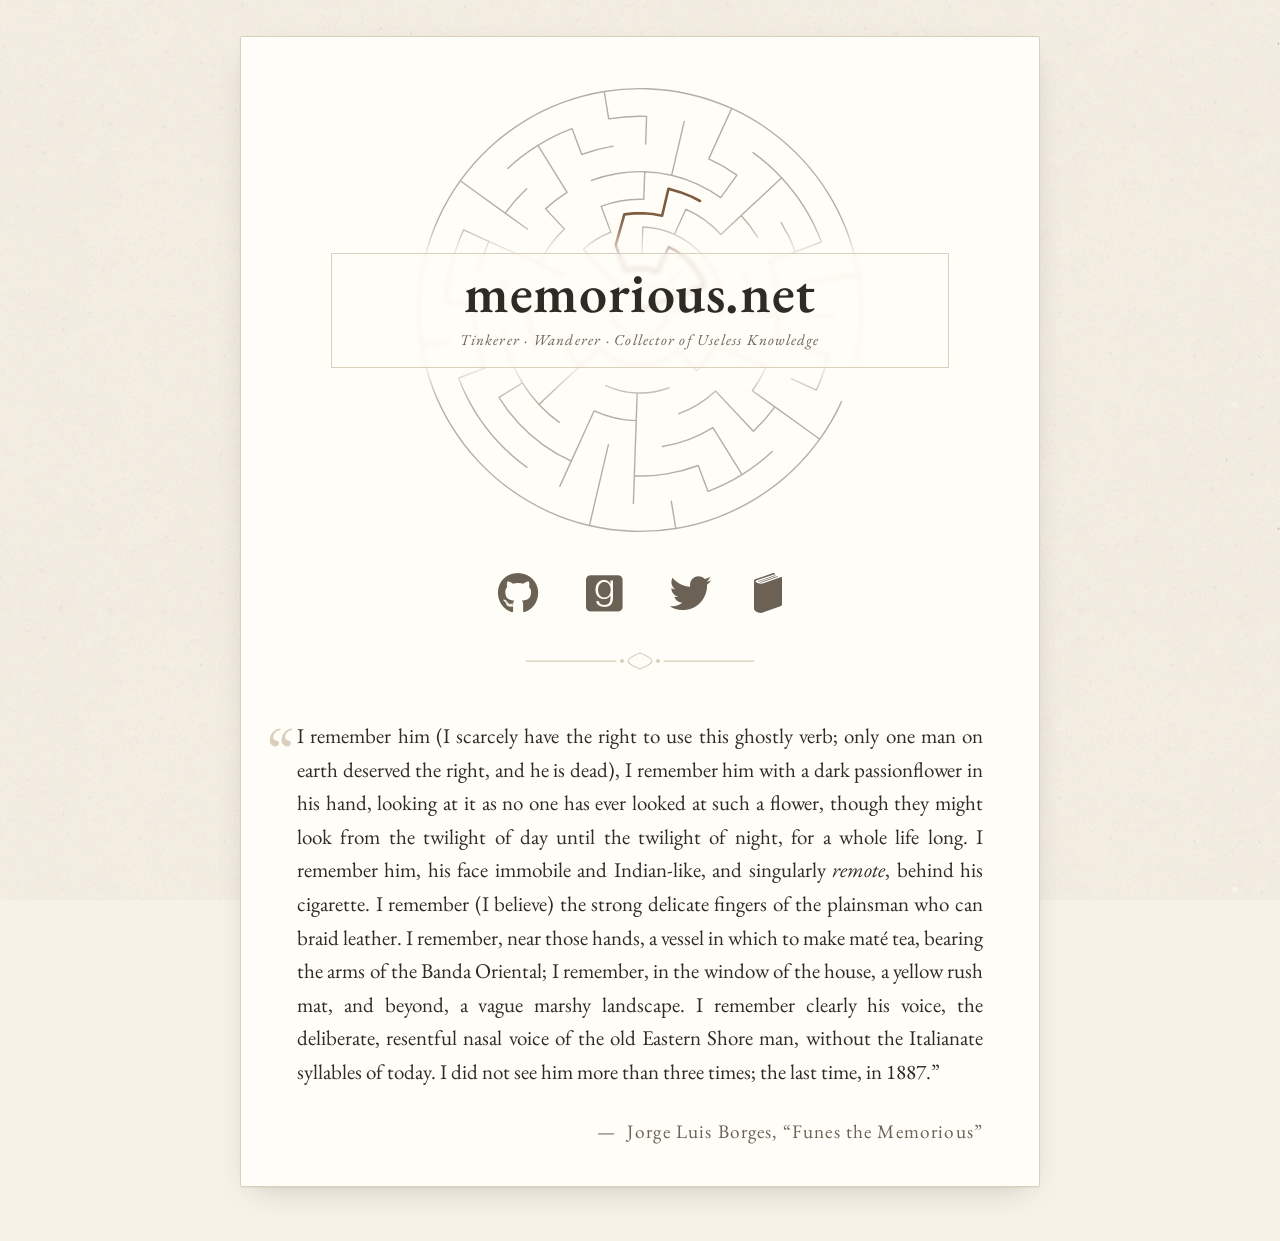
==== commit 150539c9: "Add dark mode favicon" ====
--- a/index.html
+++ b/index.html
@@ -22,7 +22,8 @@
   <link href="https://fonts.googleapis.com/css2?family=EB+Garamond:ital,wght@0,400..600;1,400..600&display=swap" rel="stylesheet">
   <link href="static/font-awesome/css/fontawesome.min.css" rel="stylesheet">
   <link href="static/font-awesome/css/brands.min.css" rel="stylesheet">
-  <link rel="icon" href="static/favicon.png" type="image/png">
+  <link rel="icon" href="static/favicon-dark.png" type="image/png" media="(prefers-color-scheme: dark)">
+  <link rel="icon" href="static/favicon.png" type="image/png" media="(prefers-color-scheme: light)">
   <script src="static/labyrinth.js" defer></script>
 </head>
 <body>
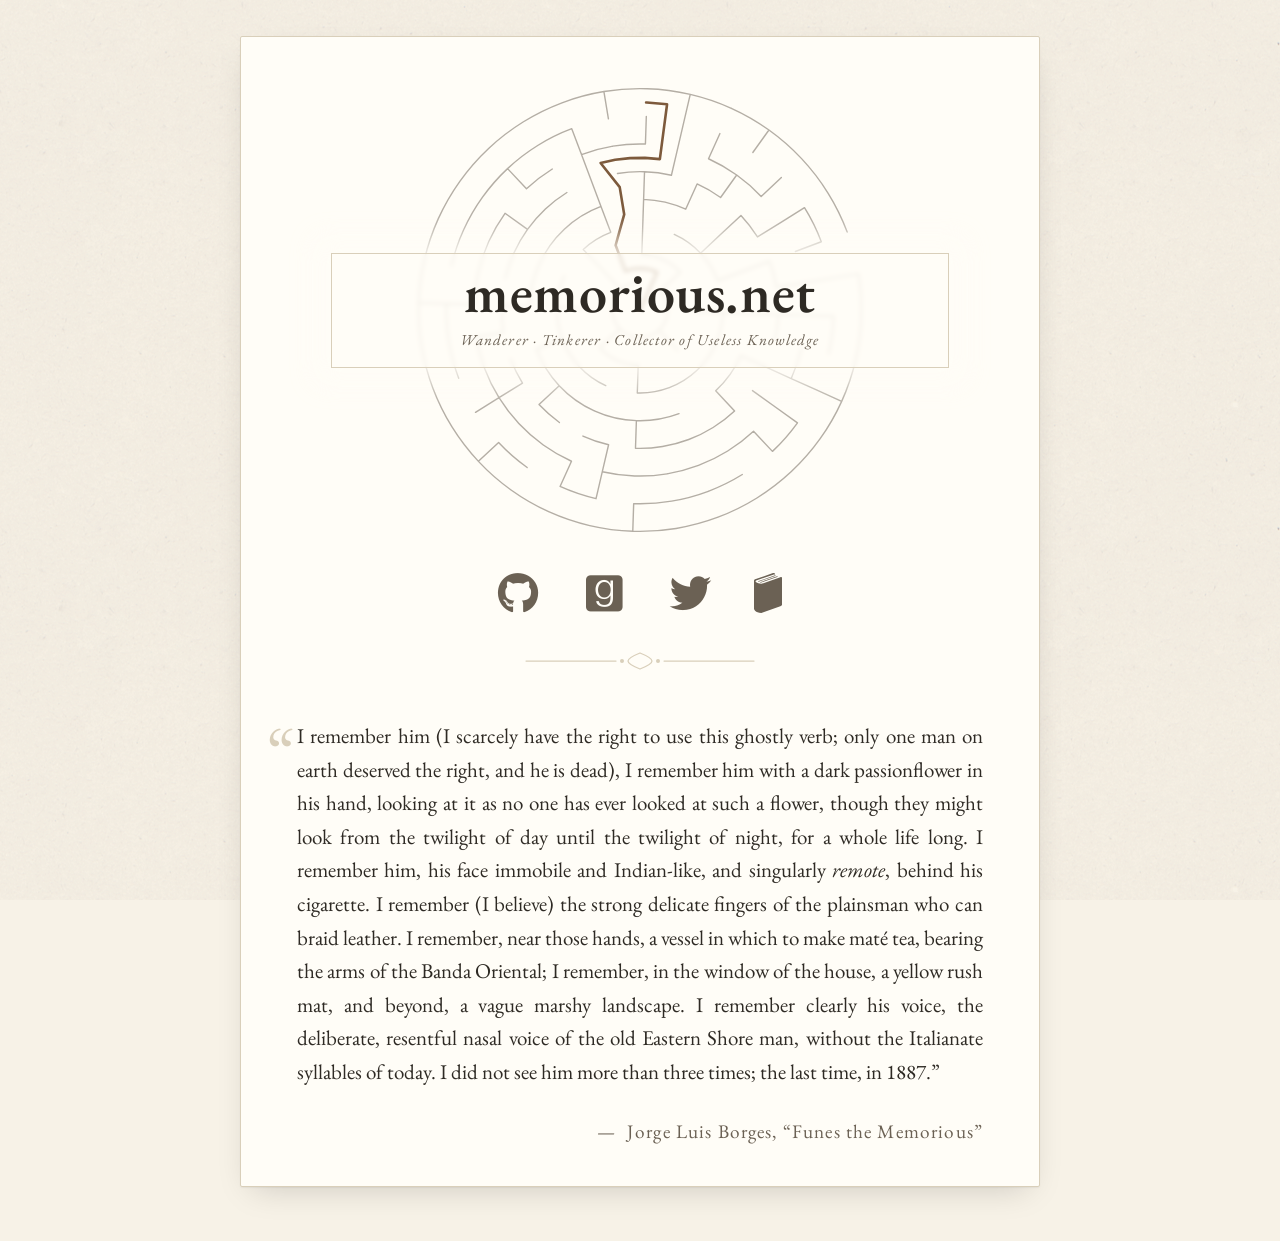
==== commit bb1ee056: "Tweak tagline" ====
--- a/index.html
+++ b/index.html
@@ -34,7 +34,7 @@
       </div>
       <div class="nameplate">
         <h1>memorious.net</h1>
-        <p class="tagline">Tinkerer &middot; Wanderer &middot; Collector of Useless Knowledge</p>
+        <p class="tagline">Wanderer &middot; Tinkerer &middot; Collector of Useless Knowledge</p>
       </div>
     </header>
 
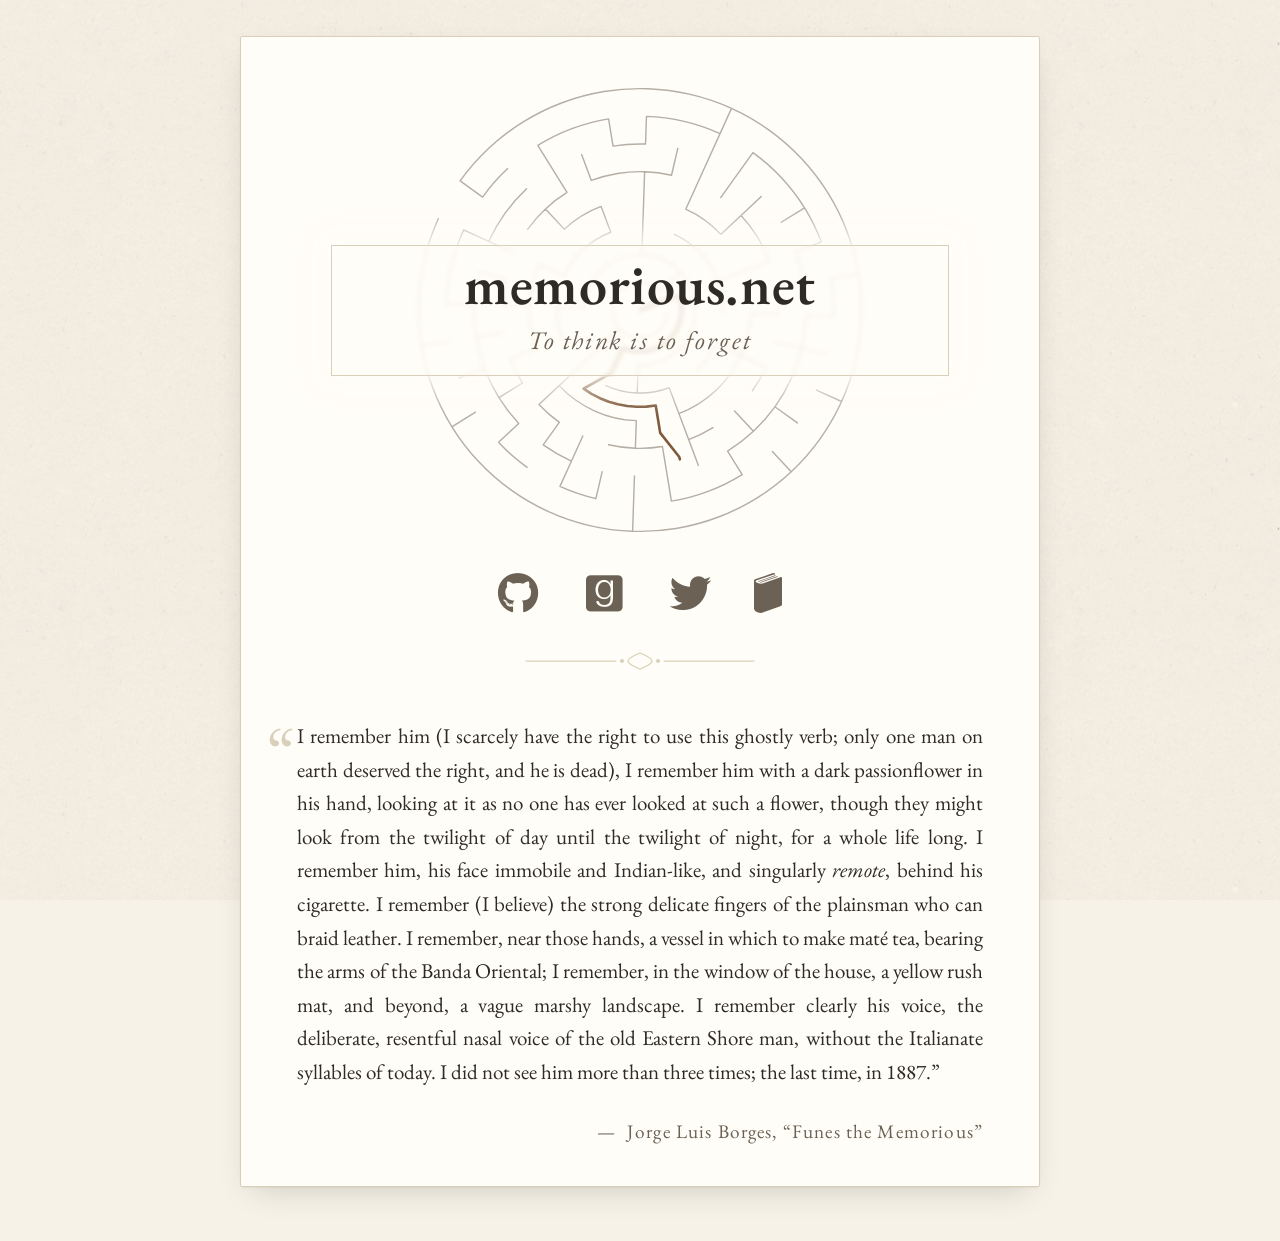
==== commit 451fdbaf: "Change tagline" ====
--- a/index.html
+++ b/index.html
@@ -34,7 +34,7 @@
       </div>
       <div class="nameplate">
         <h1>memorious.net</h1>
-        <p class="tagline">Wanderer &middot; Tinkerer &middot; Collector of Useless Knowledge</p>
+        <p class="tagline">To think is to forget</p>
       </div>
     </header>
 
--- a/static/application.css
+++ b/static/application.css
@@ -127,7 +127,7 @@
 .tagline {
   margin: 0;
   font-style: italic;
-  font-size: .95rem;
+  font-size: 1.6rem;
   letter-spacing: .08em;
   color: var(--ink-soft);
 }
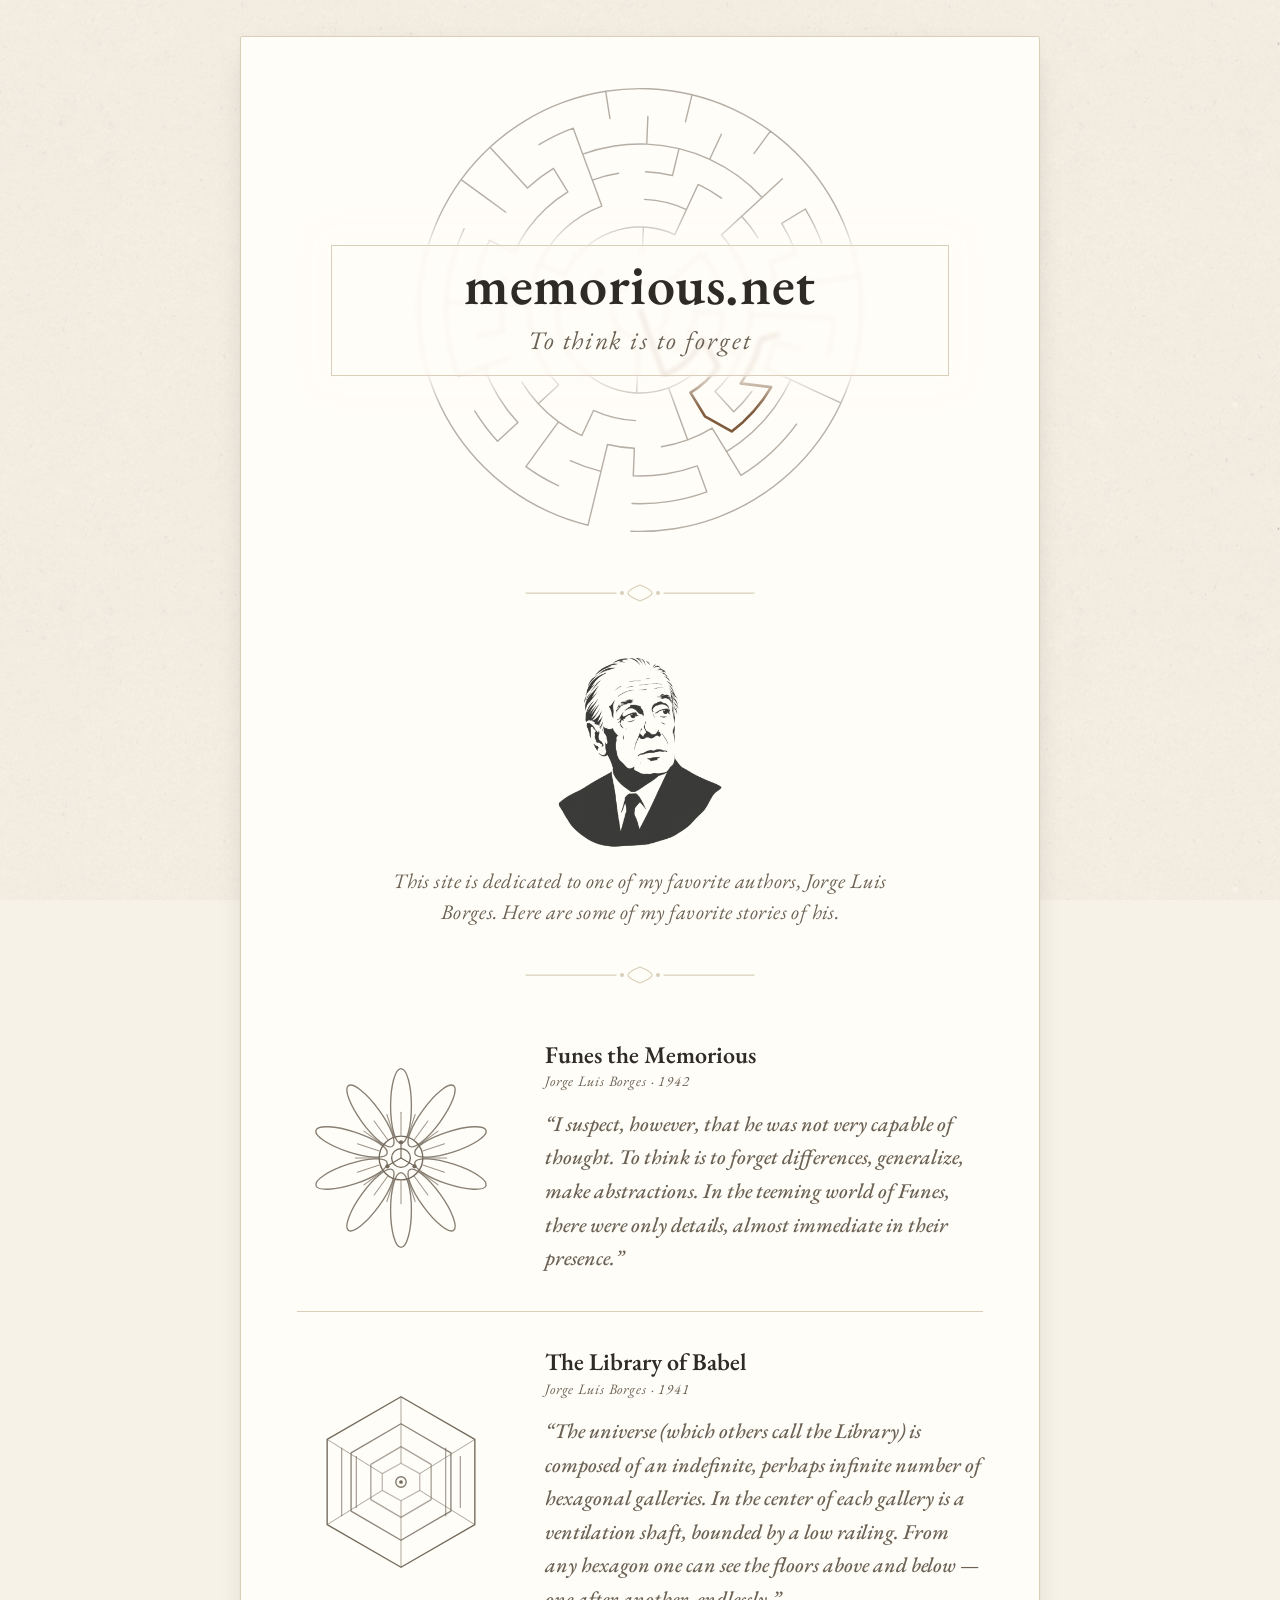
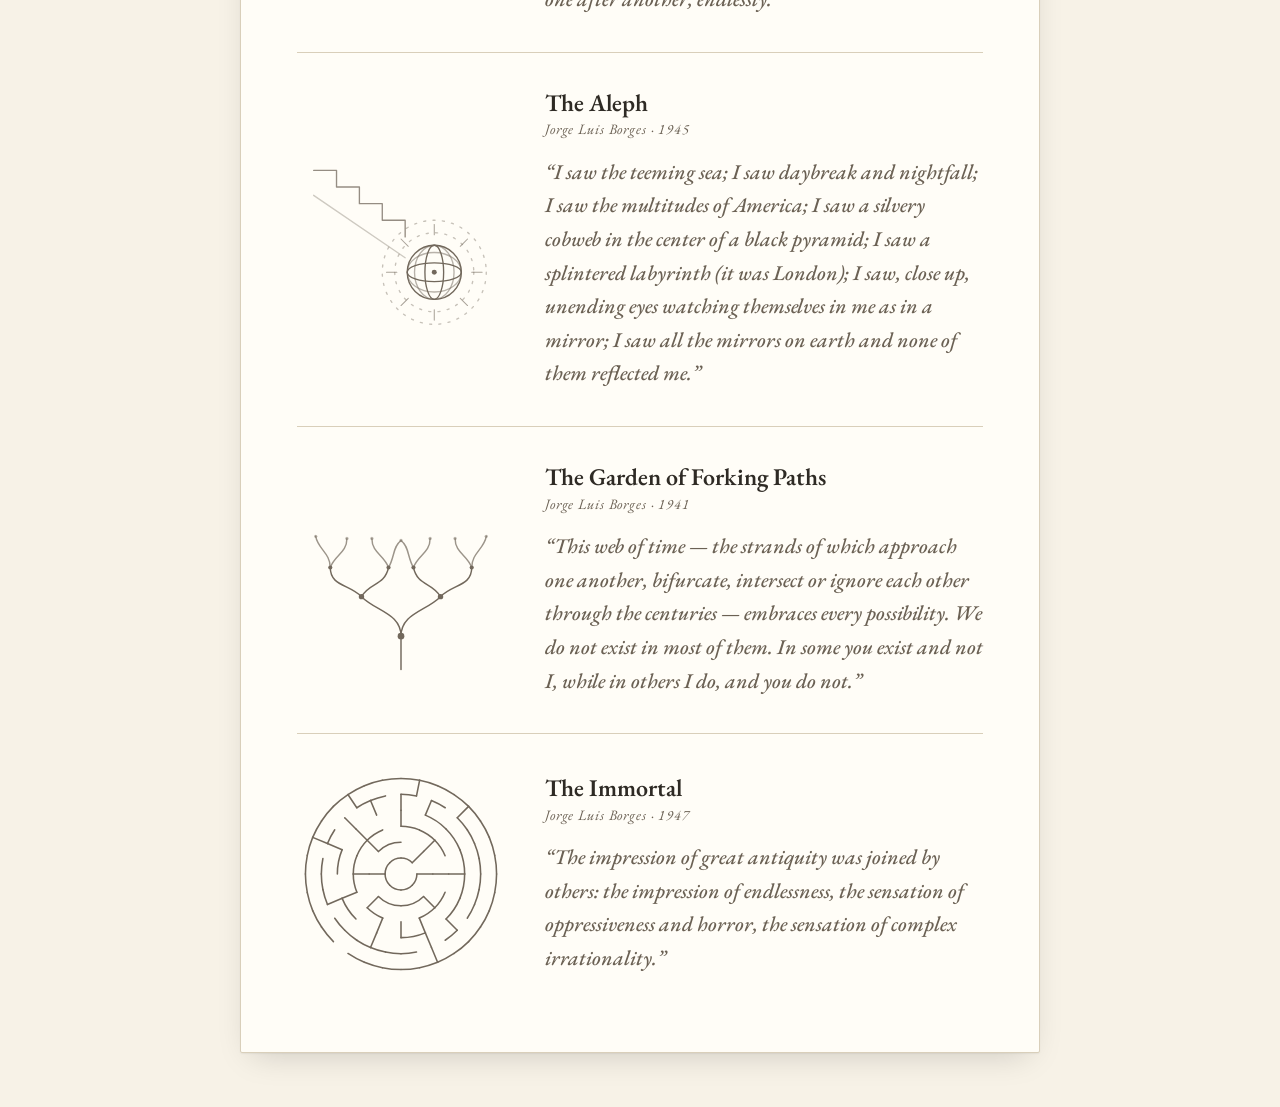
==== commit 10aba621: "Combine stories into index page Remove the elsewhere links and the Funes passage from the index, mov" ====
--- a/index.html
+++ b/index.html
@@ -20,8 +20,6 @@
   <link rel="preconnect" href="https://fonts.googleapis.com">
   <link rel="preconnect" href="https://fonts.gstatic.com" crossorigin>
   <link href="https://fonts.googleapis.com/css2?family=EB+Garamond:ital,wght@0,400..600;1,400..600&display=swap" rel="stylesheet">
-  <link href="static/font-awesome/css/fontawesome.min.css" rel="stylesheet">
-  <link href="static/font-awesome/css/brands.min.css" rel="stylesheet">
   <link rel="icon" href="static/favicon-dark.png" type="image/png" media="(prefers-color-scheme: dark)">
   <link rel="icon" href="static/favicon.png" type="image/png" media="(prefers-color-scheme: light)">
   <script src="static/labyrinth.js" defer></script>
@@ -38,19 +36,22 @@
       </div>
     </header>
 
-    <nav class="links" aria-label="Elsewhere">
-      <a href="https://github.com/daviddavis" aria-label="GitHub" title="GitHub"><i class="fa-brands fa-github" aria-hidden="true"></i></a>
-      <a href="https://goodreads.com/daviddavis" aria-label="Goodreads" title="Goodreads"><i class="fa-brands fa-goodreads" aria-hidden="true"></i></a>
-      <a href="https://twitter.com/davidtdavis" aria-label="Twitter" title="Twitter"><i class="fa-brands fa-twitter" aria-hidden="true"></i></a>
-      <a href="stories.html" class="icon-link" aria-label="Stories" title="Stories">
-        <!-- Book icon via SVG Repo (svgrepo.com) -->
-        <svg viewBox="73 0 366 512" aria-hidden="true" focusable="false">
-          <path d="M429.75,56.692c-5.641-4-12.891-5.031-19.422-2.734l-242.875,85c-30.625-1.453-51.484-9.844-65.859-19.203c-4.328-2.813-5.266-4.469-5.266-4.469c-2.594-2.594-3.594-6.188-2.859-9.891c0.75-3.703,3.391-6.734,6.953-7.984l217.359-76.063c3.266-1.156,6.891-0.641,9.703,1.359c0.25,0.188,0.469,0.438,0.703,0.625l15.906-5.75c-0.984-5.453-3.938-10.391-8.547-13.641c-5.641-4.016-12.891-5.031-19.422-2.75l-228.578,80c-8.563,3-14.297,11.094-14.297,20.156v5.578v352.312c0,0,15.063,49,94.203,52.766l242.688-84.938c17.125-6,28.609-22.171,28.609-40.328V74.114C438.75,67.192,435.391,60.692,429.75,56.692z"/>
-          <polygon points="123.516,106.254 133.156,110.848 352.766,33.973 343.109,29.379"/>
-          <polygon points="159.672,123.348 379,46.567 369.406,41.958 150.031,118.754"/>
-        </svg>
-      </a>
-    </nav>
+    <div class="ornament">
+      <svg viewBox="0 0 240 24" aria-hidden="true" focusable="false">
+        <path d="M6 12h90" />
+        <path d="M234 12h-90" />
+        <path d="M120 4c-8 3.2-12 5.6-12 8s4 4.8 12 8c8-3.2 12-5.6 12-8s-4-4.8-12-8z" />
+        <circle cx="102" cy="12" r="2" />
+        <circle cx="138" cy="12" r="2" />
+      </svg>
+    </div>
+
+    <section class="page-head">
+      <figure class="portrait">
+        <img src="static/stories/borges.png" alt="Portrait of Jorge Luis Borges" width="620" height="710">
+      </figure>
+      <p class="intro">This site is dedicated to one of my favorite authors, Jorge Luis Borges. Here are some of my favorite stories of his.</p>
+    </section>
 
     <div class="ornament">
       <svg viewBox="0 0 240 24" aria-hidden="true" focusable="false">
@@ -62,17 +63,54 @@
       </svg>
     </div>
 
-    <blockquote class="passage">
-      <p>I remember him (I scarcely have the right to use this ghostly verb; only one man on earth deserved the right, and he is dead), I remember him with a dark passionflower in his hand, looking at it
-      as no one has ever looked at such a flower, though they might look from the twilight of day until the twilight of night, for a whole life long. I remember him, his face immobile and Indian-like,
-      and singularly <em>remote</em>, behind his cigarette. I remember (I believe) the strong delicate fingers of the plainsman who can braid leather. I remember, near those hands, a vessel in which to make
-      mat&eacute; tea, bearing the arms of the Banda Oriental; I remember, in the window of the house, a yellow rush mat, and beyond, a vague marshy landscape. I remember clearly his voice, the deliberate,
-      resentful nasal voice of the old Eastern Shore man, without the Italianate syllables of today. I did not see him more than three times; the last time, in 1887.</p>
+    <ol class="shelf">
 
-      <footer class="attribution">
-        <cite>Jorge Luis Borges, &ldquo;Funes the Memorious&rdquo;</cite>
-      </footer>
-    </blockquote>
+      <li class="story">
+        <img class="story-art" src="static/stories/funes.svg" alt="Line drawing of a passionflower" width="200" height="200" loading="lazy">
+        <div class="story-body">
+          <h2>Funes the Memorious</h2>
+          <p class="byline">Jorge Luis Borges &middot; 1942</p>
+          <p class="line">&ldquo;I suspect, however, that he was not very capable of thought. To think is to forget differences, generalize, make abstractions. In the teeming world of Funes, there were only details, almost immediate in their presence.&rdquo;</p>
+        </div>
+      </li>
+
+      <li class="story">
+        <img class="story-art" src="static/stories/babel.svg" alt="Line drawing of nested hexagonal galleries receding into depth" width="200" height="200" loading="lazy">
+        <div class="story-body">
+          <h2>The Library of Babel</h2>
+          <p class="byline">Jorge Luis Borges &middot; 1941</p>
+          <p class="line">&ldquo;The universe (which others call the Library) is composed of an indefinite, perhaps infinite number of hexagonal galleries. In the center of each gallery is a ventilation shaft, bounded by a low railing. From any hexagon one can see the floors above and below &mdash; one after another, endlessly.&rdquo;</p>
+        </div>
+      </li>
+
+      <li class="story">
+        <img class="story-art" src="static/stories/aleph.svg" alt="Line drawing of a cellar stair descending toward a small sphere" width="200" height="200" loading="lazy">
+        <div class="story-body">
+          <h2>The Aleph</h2>
+          <p class="byline">Jorge Luis Borges &middot; 1945</p>
+          <p class="line">&ldquo;I saw the teeming sea; I saw daybreak and nightfall; I saw the multitudes of America; I saw a silvery cobweb in the center of a black pyramid; I saw a splintered labyrinth (it was London); I saw, close up, unending eyes watching themselves in me as in a mirror; I saw all the mirrors on earth and none of them reflected me.&rdquo;</p>
+        </div>
+      </li>
+
+      <li class="story">
+        <img class="story-art" src="static/stories/forking-paths.svg" alt="Line drawing of a single path forking again and again" width="200" height="200" loading="lazy">
+        <div class="story-body">
+          <h2>The Garden of Forking Paths</h2>
+          <p class="byline">Jorge Luis Borges &middot; 1941</p>
+          <p class="line">&ldquo;This web of time &mdash; the strands of which approach one another, bifurcate, intersect or ignore each other through the centuries &mdash; embraces every possibility. We do not exist in most of them. In some you exist and not I, while in others I do, and you do not.&rdquo;</p>
+        </div>
+      </li>
+
+      <li class="story">
+        <img class="story-art" src="static/stories/immortal.svg" alt="Line drawing of a circular maze" width="200" height="200" loading="lazy">
+        <div class="story-body">
+          <h2>The Immortal</h2>
+          <p class="byline">Jorge Luis Borges &middot; 1947</p>
+          <p class="line">&ldquo;The impression of great antiquity was joined by others: the impression of endlessness, the sensation of oppressiveness and horror, the sensation of complex irrationality.&rdquo;</p>
+        </div>
+      </li>
+
+    </ol>
 
   </main>
 </body>
--- a/static/application.css
+++ b/static/application.css
@@ -132,51 +132,6 @@
   color: var(--ink-soft);
 }
 
-/* Elsewhere links */
-
-/* Fixed height keeps the row's footprint constant no matter how large the glyphs get. */
-.links {
-  display: flex;
-  justify-content: center;
-  align-items: center;
-  gap: clamp(1.5rem, 8vw, 3rem);
-  height: 2.5rem;
-  margin-top: 1.75rem;
-}
-
-/* Width tracks each glyph so the gaps fall between the icons themselves; a
-   fixed width would inset narrower icons and widen their neighbouring gaps. */
-.links a {
-  display: inline-flex;
-  align-items: center;
-  justify-content: center;
-  height: 2.5rem;
-  font-size: 2.6rem;
-  line-height: 1;
-  color: var(--ink-soft);
-  text-decoration: none;
-  transition: color .2s ease, transform .2s ease;
-}
-
-.links a:hover,
-.links a:focus-visible {
-  color: var(--accent);
-  transform: translateY(-2px);
-}
-
-.links a:focus-visible {
-  outline: 2px solid var(--accent);
-  outline-offset: 3px;
-}
-
-.icon-link svg {
-  display: block;
-  height: 2.5rem;
-  width: auto;
-  margin-left: -0.4rem;
-  fill: currentColor;
-}
-
 /* Ornamental divider */
 
 .ornament {
@@ -198,83 +153,10 @@
   stroke: none;
 }
 
-/* The passage */
-
-.passage {
-  margin: 0;
-}
-
-.passage p {
-  margin: 0;
-  text-align: justify;
-  text-justify: inter-word;
-  hyphens: auto;
-}
-
-.passage p::before {
-  content: open-quote;
-  float: left;
-  margin: .12em 0 0 -.45em;
-  font-size: 3.2em;
-  line-height: .72;
-  color: var(--rule);
-}
-
-.passage p::after {
-  content: close-quote;
-}
-
-.attribution {
-  margin-top: 1.75rem;
-  text-align: right;
-  font-size: 1.2rem;
-  letter-spacing: .06em;
-  color: var(--ink-soft);
-}
-
-.attribution::before {
-  content: "\2014\00a0";
-}
-
-.attribution cite {
-  font-style: normal;
-}
-
-@media (max-width: 34rem) {
-  .passage p {
-    text-align: left;
-  }
-
-  .passage p::before {
-    margin-left: -.15em;
-  }
-}
-
-/* Stories page */
+/* Stories */
 
 .page-head {
   text-align: center;
-}
-
-.breadcrumb {
-  margin: 0;
-  font-size: .9rem;
-  letter-spacing: .06em;
-}
-
-.breadcrumb a {
-  color: var(--ink-soft);
-  text-decoration: none;
-}
-
-.breadcrumb a:hover,
-.breadcrumb a:focus-visible {
-  color: var(--accent);
-}
-
-.page-head h1 {
-  margin: .75rem 0 .35rem;
-  font-size: clamp(1.9rem, 5.5vw, 2.9rem);
 }
 
 .intro {
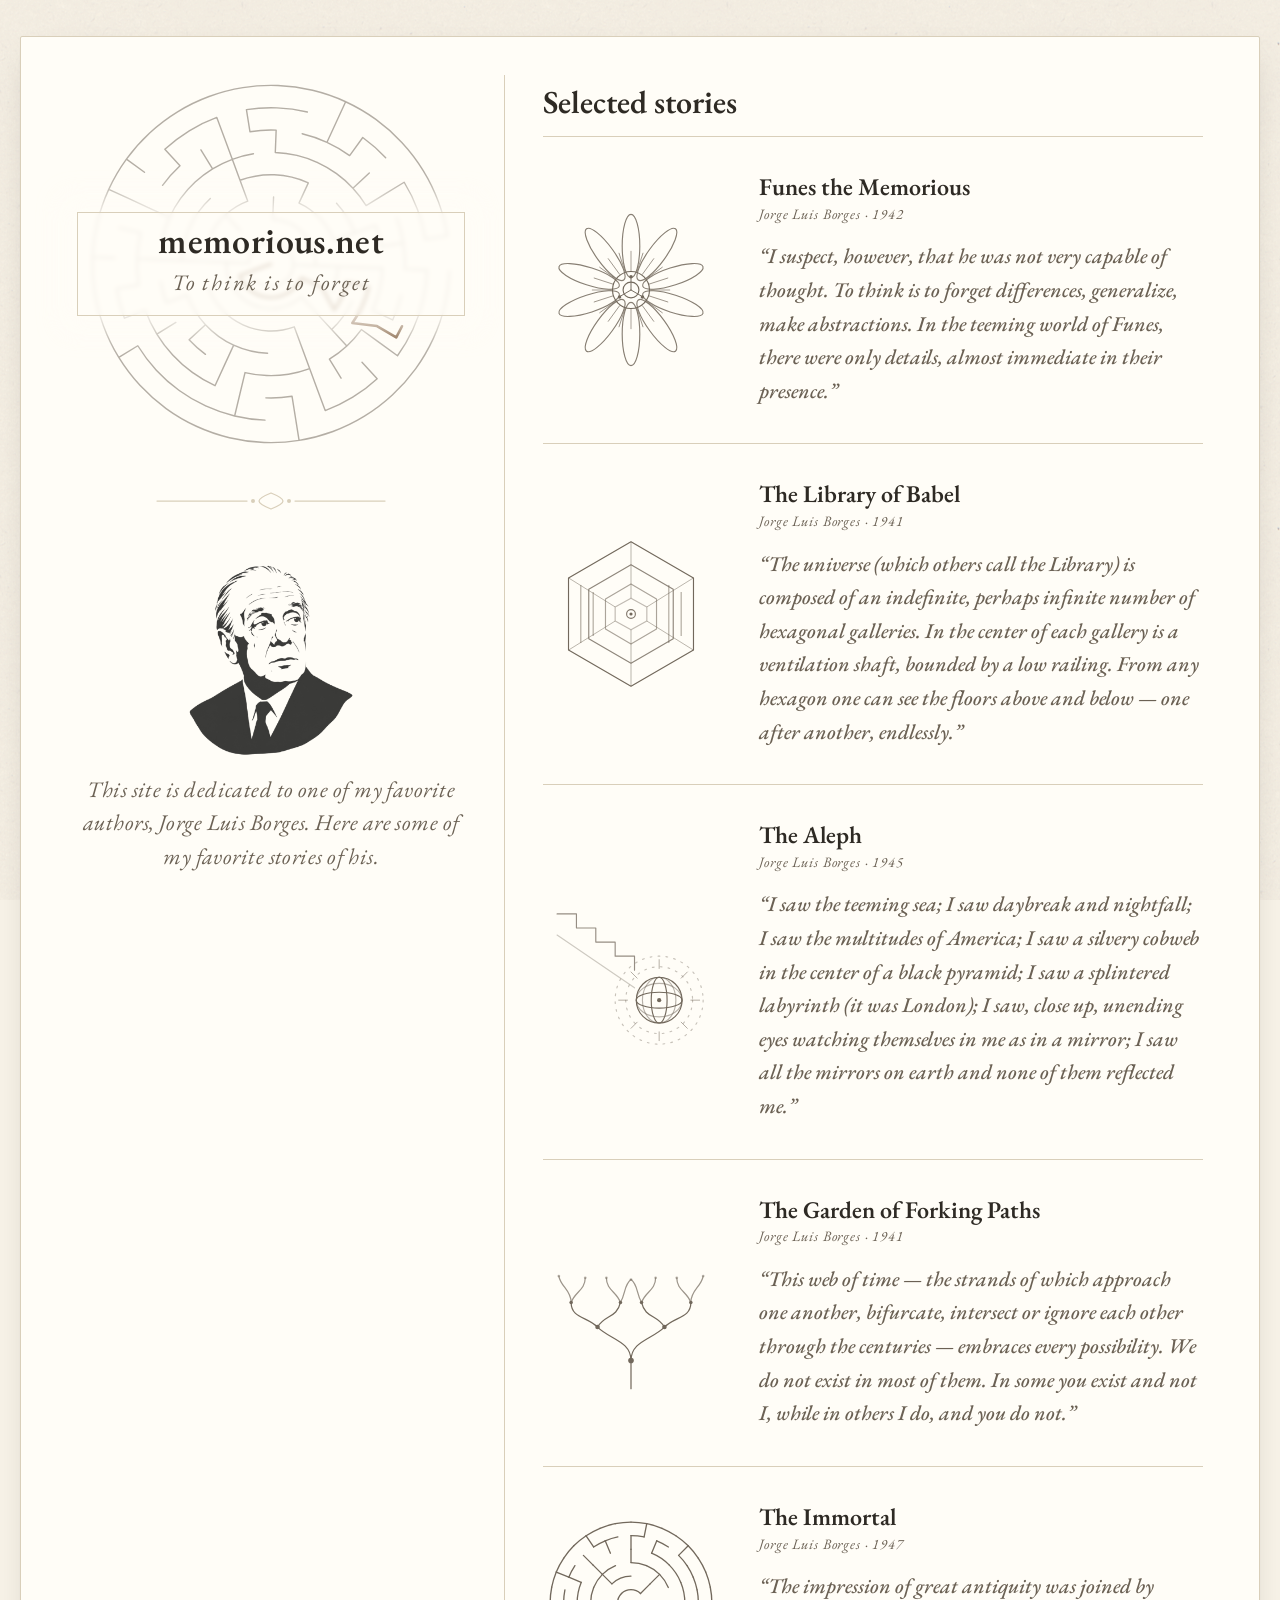
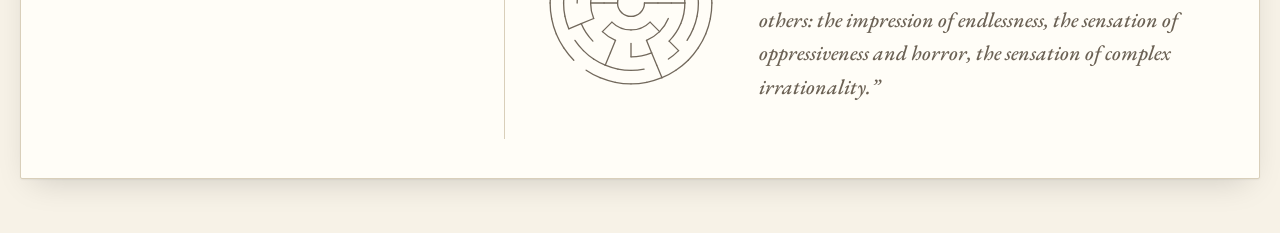
==== commit c7bd1502: "Add two-column desktop layout Sidebar with the labyrinth, portrait and intro sits beside the stories" ====
--- a/index.html
+++ b/index.html
@@ -23,20 +23,42 @@
   <link rel="icon" href="static/favicon-dark.png" type="image/png" media="(prefers-color-scheme: dark)">
   <link rel="icon" href="static/favicon.png" type="image/png" media="(prefers-color-scheme: light)">
   <script src="static/labyrinth.js" defer></script>
+  <script src="static/scroll-sync.js" defer></script>
 </head>
 <body>
   <main class="page">
 
-    <header class="masthead">
-      <div class="logo" id="labyrinth" aria-hidden="true">
+    <aside class="sidebar">
+
+      <header class="masthead">
+        <div class="logo" id="labyrinth" aria-hidden="true">
+        </div>
+        <div class="nameplate">
+          <h1>memorious.net</h1>
+          <p class="tagline">To think is to forget</p>
+        </div>
+      </header>
+
+      <div class="ornament">
+        <svg viewBox="0 0 240 24" aria-hidden="true" focusable="false">
+          <path d="M6 12h90" />
+          <path d="M234 12h-90" />
+          <path d="M120 4c-8 3.2-12 5.6-12 8s4 4.8 12 8c8-3.2 12-5.6 12-8s-4-4.8-12-8z" />
+          <circle cx="102" cy="12" r="2" />
+          <circle cx="138" cy="12" r="2" />
+        </svg>
       </div>
-      <div class="nameplate">
-        <h1>memorious.net</h1>
-        <p class="tagline">To think is to forget</p>
-      </div>
-    </header>
 
-    <div class="ornament">
+      <section class="page-head">
+        <figure class="portrait">
+          <img src="static/stories/borges.png" alt="Portrait of Jorge Luis Borges" width="620" height="710">
+        </figure>
+        <p class="intro">This site is dedicated to one of my favorite authors, Jorge Luis Borges. Here are some of my favorite stories of his.</p>
+      </section>
+
+    </aside>
+
+    <div class="ornament ornament-break">
       <svg viewBox="0 0 240 24" aria-hidden="true" focusable="false">
         <path d="M6 12h90" />
         <path d="M234 12h-90" />
@@ -46,71 +68,60 @@
       </svg>
     </div>
 
-    <section class="page-head">
-      <figure class="portrait">
-        <img src="static/stories/borges.png" alt="Portrait of Jorge Luis Borges" width="620" height="710">
-      </figure>
-      <p class="intro">This site is dedicated to one of my favorite authors, Jorge Luis Borges. Here are some of my favorite stories of his.</p>
+    <section class="stories" aria-labelledby="stories-heading">
+
+      <h2 class="stories-heading" id="stories-heading">Selected stories</h2>
+
+      <ol class="shelf">
+
+        <li class="story">
+          <img class="story-art" src="static/stories/funes.svg" alt="Line drawing of a passionflower" width="200" height="200" loading="lazy">
+          <div class="story-body">
+            <h3>Funes the Memorious</h3>
+            <p class="byline">Jorge Luis Borges &middot; 1942</p>
+            <p class="line">&ldquo;I suspect, however, that he was not very capable of thought. To think is to forget differences, generalize, make abstractions. In the teeming world of Funes, there were only details, almost immediate in their presence.&rdquo;</p>
+          </div>
+        </li>
+
+        <li class="story">
+          <img class="story-art" src="static/stories/babel.svg" alt="Line drawing of nested hexagonal galleries receding into depth" width="200" height="200" loading="lazy">
+          <div class="story-body">
+            <h3>The Library of Babel</h3>
+            <p class="byline">Jorge Luis Borges &middot; 1941</p>
+            <p class="line">&ldquo;The universe (which others call the Library) is composed of an indefinite, perhaps infinite number of hexagonal galleries. In the center of each gallery is a ventilation shaft, bounded by a low railing. From any hexagon one can see the floors above and below &mdash; one after another, endlessly.&rdquo;</p>
+          </div>
+        </li>
+
+        <li class="story">
+          <img class="story-art" src="static/stories/aleph.svg" alt="Line drawing of a cellar stair descending toward a small sphere" width="200" height="200" loading="lazy">
+          <div class="story-body">
+            <h3>The Aleph</h3>
+            <p class="byline">Jorge Luis Borges &middot; 1945</p>
+            <p class="line">&ldquo;I saw the teeming sea; I saw daybreak and nightfall; I saw the multitudes of America; I saw a silvery cobweb in the center of a black pyramid; I saw a splintered labyrinth (it was London); I saw, close up, unending eyes watching themselves in me as in a mirror; I saw all the mirrors on earth and none of them reflected me.&rdquo;</p>
+          </div>
+        </li>
+
+        <li class="story">
+          <img class="story-art" src="static/stories/forking-paths.svg" alt="Line drawing of a single path forking again and again" width="200" height="200" loading="lazy">
+          <div class="story-body">
+            <h3>The Garden of Forking Paths</h3>
+            <p class="byline">Jorge Luis Borges &middot; 1941</p>
+            <p class="line">&ldquo;This web of time &mdash; the strands of which approach one another, bifurcate, intersect or ignore each other through the centuries &mdash; embraces every possibility. We do not exist in most of them. In some you exist and not I, while in others I do, and you do not.&rdquo;</p>
+          </div>
+        </li>
+
+        <li class="story">
+          <img class="story-art" src="static/stories/immortal.svg" alt="Line drawing of a circular maze" width="200" height="200" loading="lazy">
+          <div class="story-body">
+            <h3>The Immortal</h3>
+            <p class="byline">Jorge Luis Borges &middot; 1947</p>
+            <p class="line">&ldquo;The impression of great antiquity was joined by others: the impression of endlessness, the sensation of oppressiveness and horror, the sensation of complex irrationality.&rdquo;</p>
+          </div>
+        </li>
+
+      </ol>
+
     </section>
-
-    <div class="ornament">
-      <svg viewBox="0 0 240 24" aria-hidden="true" focusable="false">
-        <path d="M6 12h90" />
-        <path d="M234 12h-90" />
-        <path d="M120 4c-8 3.2-12 5.6-12 8s4 4.8 12 8c8-3.2 12-5.6 12-8s-4-4.8-12-8z" />
-        <circle cx="102" cy="12" r="2" />
-        <circle cx="138" cy="12" r="2" />
-      </svg>
-    </div>
-
-    <ol class="shelf">
-
-      <li class="story">
-        <img class="story-art" src="static/stories/funes.svg" alt="Line drawing of a passionflower" width="200" height="200" loading="lazy">
-        <div class="story-body">
-          <h2>Funes the Memorious</h2>
-          <p class="byline">Jorge Luis Borges &middot; 1942</p>
-          <p class="line">&ldquo;I suspect, however, that he was not very capable of thought. To think is to forget differences, generalize, make abstractions. In the teeming world of Funes, there were only details, almost immediate in their presence.&rdquo;</p>
-        </div>
-      </li>
-
-      <li class="story">
-        <img class="story-art" src="static/stories/babel.svg" alt="Line drawing of nested hexagonal galleries receding into depth" width="200" height="200" loading="lazy">
-        <div class="story-body">
-          <h2>The Library of Babel</h2>
-          <p class="byline">Jorge Luis Borges &middot; 1941</p>
-          <p class="line">&ldquo;The universe (which others call the Library) is composed of an indefinite, perhaps infinite number of hexagonal galleries. In the center of each gallery is a ventilation shaft, bounded by a low railing. From any hexagon one can see the floors above and below &mdash; one after another, endlessly.&rdquo;</p>
-        </div>
-      </li>
-
-      <li class="story">
-        <img class="story-art" src="static/stories/aleph.svg" alt="Line drawing of a cellar stair descending toward a small sphere" width="200" height="200" loading="lazy">
-        <div class="story-body">
-          <h2>The Aleph</h2>
-          <p class="byline">Jorge Luis Borges &middot; 1945</p>
-          <p class="line">&ldquo;I saw the teeming sea; I saw daybreak and nightfall; I saw the multitudes of America; I saw a silvery cobweb in the center of a black pyramid; I saw a splintered labyrinth (it was London); I saw, close up, unending eyes watching themselves in me as in a mirror; I saw all the mirrors on earth and none of them reflected me.&rdquo;</p>
-        </div>
-      </li>
-
-      <li class="story">
-        <img class="story-art" src="static/stories/forking-paths.svg" alt="Line drawing of a single path forking again and again" width="200" height="200" loading="lazy">
-        <div class="story-body">
-          <h2>The Garden of Forking Paths</h2>
-          <p class="byline">Jorge Luis Borges &middot; 1941</p>
-          <p class="line">&ldquo;This web of time &mdash; the strands of which approach one another, bifurcate, intersect or ignore each other through the centuries &mdash; embraces every possibility. We do not exist in most of them. In some you exist and not I, while in others I do, and you do not.&rdquo;</p>
-        </div>
-      </li>
-
-      <li class="story">
-        <img class="story-art" src="static/stories/immortal.svg" alt="Line drawing of a circular maze" width="200" height="200" loading="lazy">
-        <div class="story-body">
-          <h2>The Immortal</h2>
-          <p class="byline">Jorge Luis Borges &middot; 1947</p>
-          <p class="line">&ldquo;The impression of great antiquity was joined by others: the impression of endlessness, the sensation of oppressiveness and horror, the sensation of complex irrationality.&rdquo;</p>
-        </div>
-      </li>
-
-    </ol>
 
   </main>
 </body>
--- a/static/application.css
+++ b/static/application.css
@@ -117,7 +117,7 @@
 
 h1 {
   font-weight: 600;
-  font-size: clamp(2.25rem, 7vw, 3.5rem);
+  font-size: clamp(2.7rem, 7vw, 3.5rem);
   line-height: 1.1;
   letter-spacing: .01em;
   margin: 1.25rem 0 .35rem;
@@ -227,7 +227,7 @@
   opacity: .95;
 }
 
-.story-body h2 {
+.story-body h3 {
   margin: 0;
   font-weight: 600;
   font-size: 1.5rem;
@@ -269,6 +269,97 @@
   }
 }
 
+/* The section heading only shows in the two-column layout; on narrow screens
+   the ornament already introduces the list, so it is kept for screen readers. */
+.stories-heading {
+  position: absolute;
+  width: 1px;
+  height: 1px;
+  overflow: hidden;
+  clip-path: inset(50%);
+  white-space: nowrap;
+}
+
+/* Desktop: labyrinth, portrait and intro in a left column; stories on the right. */
+@media (min-width: 64rem) {
+  .page {
+    max-width: 80rem;
+    display: grid;
+    grid-template-columns: minmax(20rem, 1fr) minmax(0, 1.8fr);
+    column-gap: clamp(2rem, 3vw, 3rem);
+    align-items: start;
+  }
+
+  .sidebar {
+    text-align: center;
+  }
+
+  /* scroll-sync.js drifts the sidebar down as the page scrolls so both
+     columns reach their ends together. Without it (no JS, reduced motion),
+     the sidebar simply sticks in view when it fits. */
+  :root.scroll-sync .sidebar {
+    will-change: transform;
+  }
+
+  @media (min-height: 52rem) {
+    :root:not(.scroll-sync) .sidebar {
+      position: sticky;
+      top: 3rem;
+    }
+  }
+
+  .ornament-break {
+    display: none;
+  }
+
+  .stories {
+    padding-left: clamp(2rem, 3vw, 3rem);
+    border-left: 1px solid var(--rule);
+  }
+
+  .stories-heading {
+    position: static;
+    width: auto;
+    height: auto;
+    overflow: visible;
+    clip-path: none;
+    white-space: normal;
+    margin: .5rem 0 0;
+    padding-bottom: .9rem;
+    font-weight: 600;
+    font-size: 2rem;
+    line-height: 1.2;
+    border-bottom: 1px solid var(--rule);
+  }
+
+  .story:first-child {
+    padding-top: 2.25rem;
+  }
+
+  .story {
+    grid-template-columns: 11rem minmax(0, 1fr);
+  }
+
+  /* The sidebar is narrower than the old single column, so the nameplate
+     tightens up to keep the title on one line. */
+  .nameplate {
+    width: 100%;
+    padding-inline: 1rem;
+  }
+
+  h1 {
+    font-size: clamp(2.2rem, 2.8vw, 2.9rem);
+  }
+
+  .tagline {
+    font-size: 1.4rem;
+  }
+
+  .intro {
+    font-size: 1.4rem;
+  }
+}
+
 @media (prefers-reduced-motion: reduce) {
   * {
     transition: none !important;
